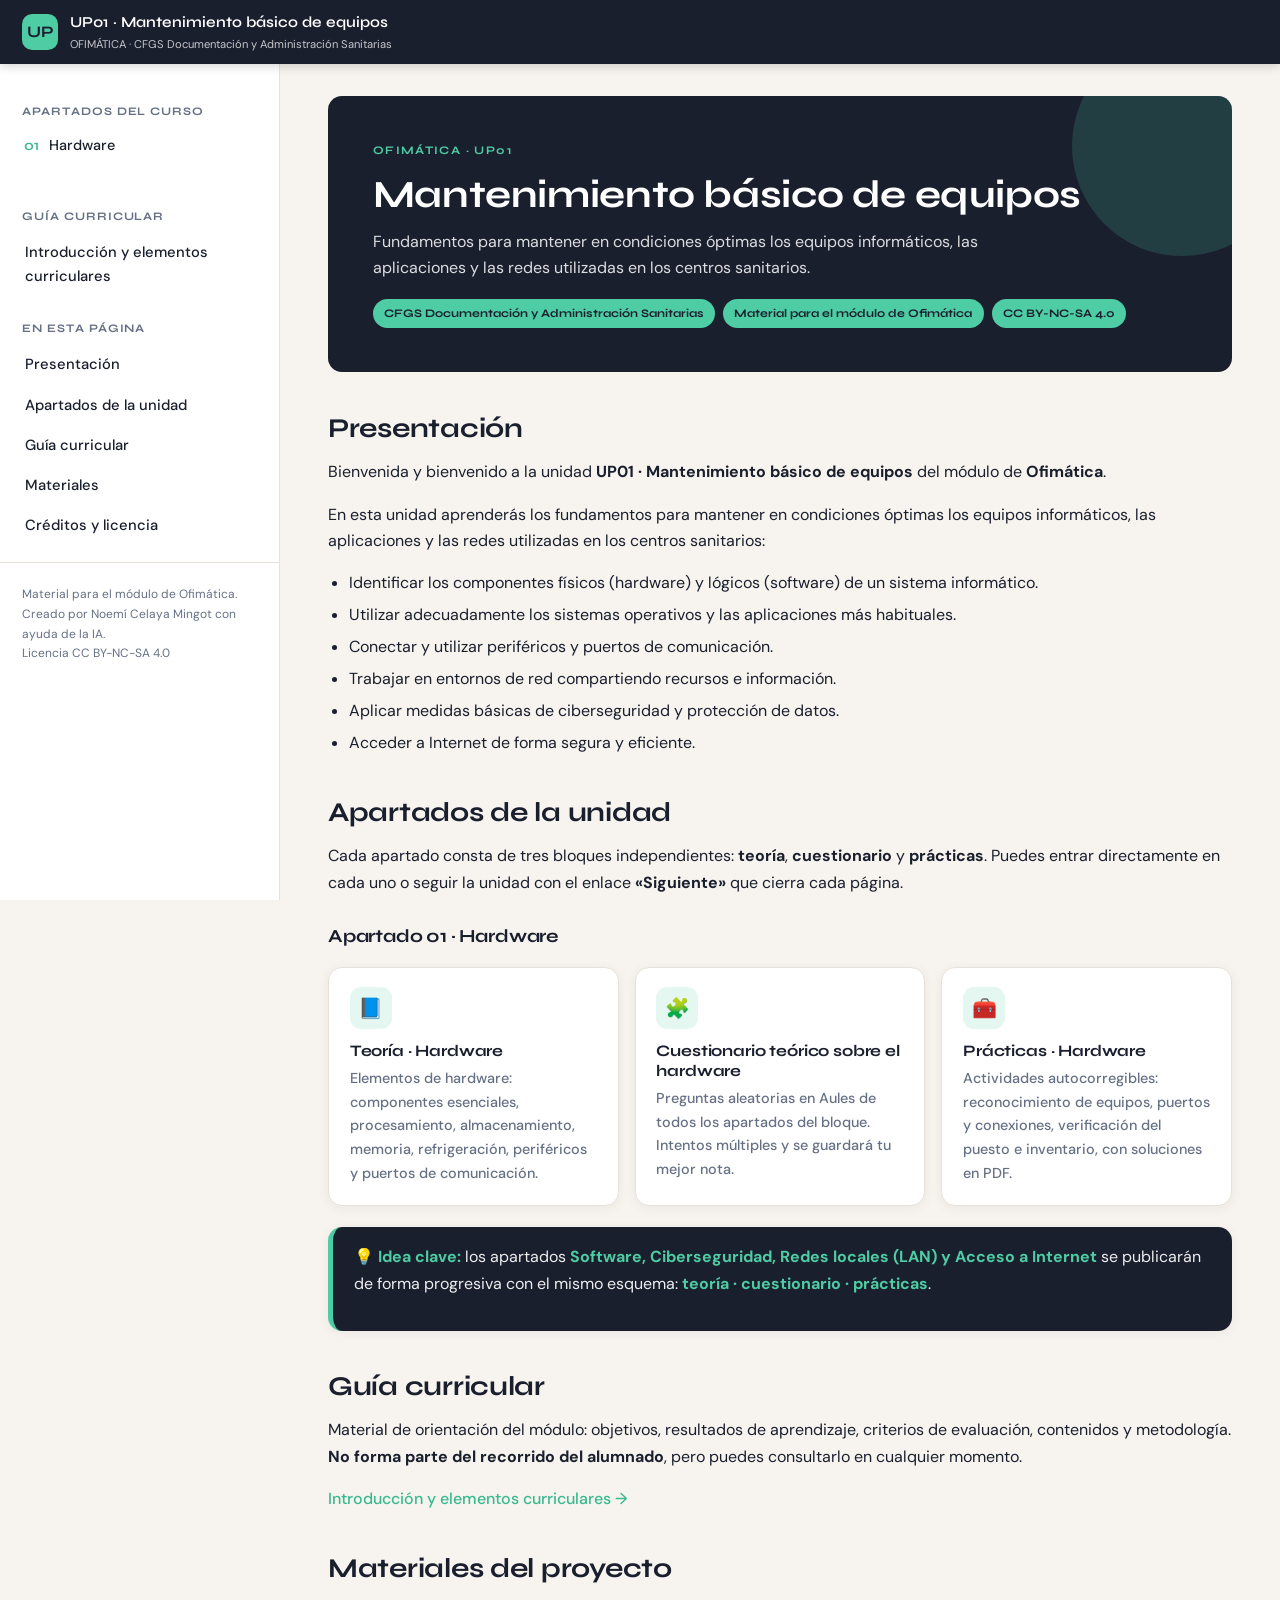
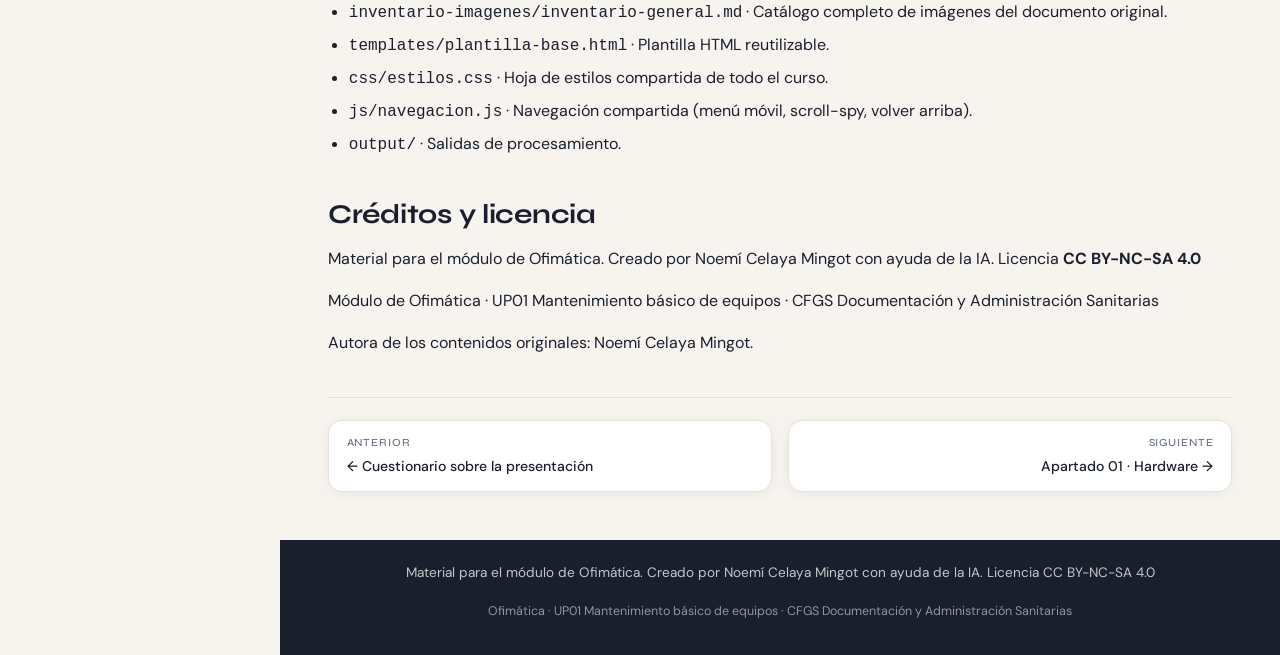
==== index.html @ d5090271 "Actualizar créditos/licencia (CC BY-NC-SA) y sidebar del apartado Hardware" ====
<!DOCTYPE html>
<html lang="es">
<head>
  <meta charset="UTF-8">
  <meta name="viewport" content="width=device-width, initial-scale=1.0">
  <meta name="description" content="OFIMÁTICA. UP01 Mantenimiento básico de equipos. CFGS Documentación y Administración Sanitarias. Creado por Noemí Celaya Mingot con ayuda de la IA.">
  <meta name="author" content="Noemí Celaya Mingot">
  <meta name="license" content="CC BY-NC-SA 4.0">
  <title>UP01 · Mantenimiento básico de equipos</title>

  <link rel="preconnect" href="https://fonts.googleapis.com">
  <link rel="preconnect" href="https://fonts.gstatic.com" crossorigin>
  <link href="https://fonts.googleapis.com/css2?family=Syne:wght@500;600;700;800&family=DM+Sans:ital,opsz,wght@0,9..40,300;0,9..40,400;0,9..40,500;0,9..40,600;0,9..40,700;1,9..40,400&display=swap" rel="stylesheet">

  <link rel="stylesheet" href="css/estilos.css">

  <link rel="icon" type="image/svg+xml" href="data:image/svg+xml,%3Csvg xmlns='http://www.w3.org/2000/svg' viewBox='0 0 32 32'%3E%3Crect width='32' height='32' rx='8' fill='%231A1F2E'/%3E%3Ctext x='16' y='21' font-family='Syne,sans-serif' font-size='14' font-weight='700' fill='%234ECCA3' text-anchor='middle'%3EUP%3C/text%3E%3C/svg%3E">
</head>
<body>

  <header class="header">
    <div class="header__brand">
      <button class="header__menu-btn" id="btnMenu" aria-label="Abrir menú" aria-expanded="false" aria-controls="sidebar">☰</button>
      <a href="index.html">
        <span class="header__logo">UP</span>
        <span class="header__title">
          UP01 · Mantenimiento básico de equipos
          <small>OFIMÁTICA · CFGS Documentación y Administración Sanitarias</small>
        </span>
      </a>
    </div>
  </header>

  <div class="layout">

    <aside class="sidebar" id="sidebar" aria-label="Menú de navegación">
      <nav>
        <div class="sidebar__section">
          <div class="sidebar__label">Apartados del curso</div>
          <ul class="sidebar__blocks">
            <li class="sidebar__block"><a href="01-hardware/index.html"><span>01</span> Hardware</a></li>
          </ul>
        </div>
        <div class="sidebar__section">
          <div class="sidebar__label">Guía curricular</div>
          <a class="sidebar__link" href="00-introduccion-elementos-curriculares/index.html">Introducción y elementos curriculares</a>
        </div>
        <div class="sidebar__section">
          <div class="sidebar__label">En esta página</div>
          <a class="sidebar__link" href="#presentacion">Presentación</a>
          <a class="sidebar__link" href="#apartados">Apartados de la unidad</a>
          <a class="sidebar__link" href="#guia-curricular">Guía curricular</a>
          <a class="sidebar__link" href="#materiales">Materiales</a>
          <a class="sidebar__link" href="#creditos">Créditos y licencia</a>
        </div>
      </nav>
      <div class="sidebar__footer">
        Material para el módulo de Ofimática.<br>
        Creado por Noemí Celaya Mingot con ayuda de la IA.<br>
        Licencia CC BY-NC-SA 4.0
      </div>
    </aside>

    <main class="main" id="main">

      <section class="hero">
        <div class="hero__kicker">Ofimática · UP01</div>
        <h1>Mantenimiento básico de equipos</h1>
        <p>Fundamentos para mantener en condiciones óptimas los equipos informáticos, las aplicaciones y las redes utilizadas en los centros sanitarios.</p>
        <div class="hero__badges">
          <span class="hero__badge">CFGS Documentación y Administración Sanitarias</span>
          <span class="hero__badge">Material para el módulo de Ofimática</span>
          <span class="hero__badge">CC BY-NC-SA 4.0</span>
        </div>
      </section>

      <section id="presentacion">
        <h2>Presentación</h2>
        <p>Bienvenida y bienvenido a la unidad <strong>UP01 · Mantenimiento básico de equipos</strong> del módulo de <strong>Ofimática</strong>.</p>
        <p>En esta unidad aprenderás los fundamentos para mantener en condiciones óptimas los equipos informáticos, las aplicaciones y las redes utilizadas en los centros sanitarios:</p>
        <ul>
          <li>Identificar los componentes físicos (hardware) y lógicos (software) de un sistema informático.</li>
          <li>Utilizar adecuadamente los sistemas operativos y las aplicaciones más habituales.</li>
          <li>Conectar y utilizar periféricos y puertos de comunicación.</li>
          <li>Trabajar en entornos de red compartiendo recursos e información.</li>
          <li>Aplicar medidas básicas de ciberseguridad y protección de datos.</li>
          <li>Acceder a Internet de forma segura y eficiente.</li>
        </ul>
      </section>

      <section id="apartados">
        <h2>Apartados de la unidad</h2>
        <p>Cada apartado consta de tres bloques independientes: <strong>teoría</strong>, <strong>cuestionario</strong> y <strong>prácticas</strong>. Puedes entrar directamente en cada uno o seguir la unidad con el enlace <strong>«Siguiente»</strong> que cierra cada página.</p>

        <h3>Apartado 01 · Hardware</h3>
        <div class="card-grid">
          <a class="card" href="01-hardware/index.html">
            <div class="card__icon">📘</div>
            <h3>Teoría · Hardware</h3>
            <p>Elementos de hardware: componentes esenciales, procesamiento, almacenamiento, memoria, refrigeración, periféricos y puertos de comunicación.</p>
          </a>
          <a class="card" href="https://aules.edu.gva.es/fp/mod/quiz/view.php?id=11291377" target="_blank" rel="noopener">
            <div class="card__icon">🧩</div>
            <h3>Cuestionario teórico sobre el hardware</h3>
            <p>Preguntas aleatorias en Aules de todos los apartados del bloque. Intentos múltiples y se guardará tu mejor nota.</p>
          </a>
          <a class="card" href="practico-hardware/index.html">
            <div class="card__icon">🧰</div>
            <h3>Prácticas · Hardware</h3>
            <p>Actividades autocorregibles: reconocimiento de equipos, puertos y conexiones, verificación del puesto e inventario, con soluciones en PDF.</p>
          </a>
        </div>

        <div class="callout callout--key">
          <p><strong>💡 Idea clave:</strong> los apartados <strong>Software, Ciberseguridad, Redes locales (LAN) y Acceso a Internet</strong> se publicarán de forma progresiva con el mismo esquema: <strong>teoría · cuestionario · prácticas</strong>.</p>
        </div>
      </section>

      <section id="guia-curricular">
        <h2>Guía curricular</h2>
        <p>Material de orientación del módulo: objetivos, resultados de aprendizaje, criterios de evaluación, contenidos y metodología. <strong>No forma parte del recorrido del alumnado</strong>, pero puedes consultarlo en cualquier momento.</p>
        <p><a href="00-introduccion-elementos-curriculares/index.html">Introducción y elementos curriculares →</a></p>
      </section>

      <section id="materiales">
        <h2>Materiales del proyecto</h2>
        <ul>
          <li><code>inventario-imagenes/inventario-general.md</code> · Catálogo completo de imágenes del documento original.</li>
          <li><code>templates/plantilla-base.html</code> · Plantilla HTML reutilizable.</li>
          <li><code>css/estilos.css</code> · Hoja de estilos compartida de todo el curso.</li>
          <li><code>js/navegacion.js</code> · Navegación compartida (menú móvil, scroll-spy, volver arriba).</li>
          <li><code>output/</code> · Salidas de procesamiento.</li>
        </ul>
      </section>

      <section id="creditos">
        <h2>Créditos y licencia</h2>
        <p>Material para el módulo de Ofimática. Creado por Noemí Celaya Mingot con ayuda de la IA. Licencia <strong>CC BY-NC-SA 4.0</strong></p>
        <p>Módulo de Ofimática · UP01 Mantenimiento básico de equipos · CFGS Documentación y Administración Sanitarias</p>
        <p>Autora de los contenidos originales: Noemí Celaya Mingot.</p>
      </section>

      <nav class="page-nav">
        <a class="page-nav__item" href="https://aules.edu.gva.es/fp/mod/quiz/view.php?id=11231945" target="_blank" rel="noopener">
          <small>Anterior</small>
          ← Cuestionario sobre la presentación
        </a>
        <a class="page-nav__item page-nav__item--next" href="01-hardware/index.html">
          <small>Siguiente</small>
          Apartado 01 · Hardware →
        </a>
      </nav>

    </main>

  </div>

  <footer class="footer">
    <p>Material para el módulo de Ofimática. Creado por Noemí Celaya Mingot con ayuda de la IA. Licencia CC BY-NC-SA 4.0</p>
    <p style="margin-top:0.3rem; font-size:0.78rem; opacity:0.7">
      Ofimática · UP01 Mantenimiento básico de equipos · CFGS Documentación y Administración Sanitarias
    </p>
  </footer>

  <button class="backtotop" id="btnTop" aria-label="Volver arriba">↑</button>

  <script src="js/navegacion.js"></script>
</body>
</html>
---- css/estilos.css ----
/* ============================================================
   Material para el módulo de Ofimática · Creado por Noemí Celaya Mingot con ayuda de la IA
   CSS compartido · CC BY-NC-SA 4.0
   Paleta: #1A1F2E · #4ECCA3 · #F7F4EF · #FFFFFF · #667085
   Tipografías: Syne · DM Sans (Google Fonts)
   ============================================================ */

:root {
  --ink: #1A1F2E;
  --accent: #4ECCA3;
  --accent-dark: #38b98f;
  --bg: #F7F4EF;
  --card: #FFFFFF;
  --muted: #667085;
  --border: #E7E2D9;
  --radius: 14px;
  --shadow: 0 2px 12px rgba(26, 31, 46, 0.06);
  --shadow-lg: 0 8px 30px rgba(26, 31, 46, 0.12);
  --header-h: 64px;
  --sidebar-w: 280px;
}

* { box-sizing: border-box; margin: 0; padding: 0; }

html { scroll-behavior: smooth; scroll-padding-top: calc(var(--header-h) + 16px); }

body {
  font-family: "DM Sans", system-ui, -apple-system, "Segoe UI", sans-serif;
  background: var(--bg);
  color: var(--ink);
  line-height: 1.65;
  font-size: 16px;
}

h1, h2, h3, h4, h5, h6 {
  font-family: "Syne", system-ui, sans-serif;
  color: var(--ink);
  line-height: 1.25;
  letter-spacing: -0.01em;
}

h1 { font-size: clamp(1.7rem, 3.5vw, 2.4rem); margin-bottom: 0.8rem; }
h2 { font-size: clamp(1.35rem, 2.5vw, 1.7rem); margin: 2.4rem 0 0.9rem; scroll-margin-top: calc(var(--header-h) + 24px); }
h3 { font-size: 1.15rem; margin: 1.8rem 0 0.6rem; }
h4 { font-size: 1rem; margin: 1.2rem 0 0.4rem; }

p { margin-bottom: 1rem; }
ul, ol { padding-left: 1.3rem; margin-bottom: 1rem; }
li { margin-bottom: 0.35rem; }

a { color: var(--accent-dark); text-decoration: none; font-weight: 500; }
a:hover { text-decoration: underline; }

strong { color: var(--ink); }

/* ---------- CABECERA FIJA ---------- */
.header {
  position: fixed;
  top: 0; left: 0; right: 0;
  height: var(--header-h);
  background: var(--ink);
  color: #fff;
  display: flex;
  align-items: center;
  justify-content: space-between;
  padding: 0 1.4rem;
  z-index: 1000;
  box-shadow: 0 2px 10px rgba(0,0,0,0.18);
}

.header__brand {
  display: flex;
  align-items: center;
  gap: 0.7rem;
  min-width: 0;
}

.header__brand a { color: #fff; text-decoration: none; display: flex; align-items: center; gap: 0.7rem; }

.header__logo {
  width: 36px; height: 36px;
  border-radius: 10px;
  background: var(--accent);
  display: inline-flex;
  align-items: center;
  justify-content: center;
  font-family: "Syne", sans-serif;
  font-weight: 700;
  color: var(--ink);
  flex-shrink: 0;
}

.header__title {
  font-family: "Syne", sans-serif;
  font-weight: 600;
  font-size: 0.95rem;
  white-space: nowrap;
  overflow: hidden;
  text-overflow: ellipsis;
}

.header__title small { display: block; font-family: "DM Sans", sans-serif; font-weight: 400; font-size: 0.7rem; opacity: 0.75; }

.header__menu-btn {
  display: none;
  background: none;
  border: 1px solid rgba(255,255,255,0.35);
  color: #fff;
  width: 42px; height: 38px;
  border-radius: 9px;
  font-size: 1.1rem;
  cursor: pointer;
  flex-shrink: 0;
}

/* ---------- LAYOUT ---------- */
.layout {
  display: flex;
  margin-top: var(--header-h);
  min-height: calc(100vh - var(--header-h));
}

/* ---------- MENÚ LATERAL FIJO ---------- */
.sidebar {
  position: fixed;
  top: var(--header-h);
  bottom: 0;
  left: 0;
  width: var(--sidebar-w);
  background: #fff;
  border-right: 1px solid var(--border);
  overflow-y: auto;
  padding: 1.2rem 0 2rem;
  z-index: 900;
  transition: transform 0.25s ease;
}

.sidebar__section { margin-bottom: 0.2rem; }

.sidebar__label {
  font-family: "Syne", sans-serif;
  font-size: 0.72rem;
  font-weight: 700;
  letter-spacing: 0.08em;
  text-transform: uppercase;
  color: var(--muted);
  padding: 1.2rem 1.4rem 0.4rem;
}

.sidebar__link {
  display: block;
  padding: 0.5rem 1.4rem;
  font-size: 0.92rem;
  color: var(--ink);
  border-left: 3px solid transparent;
  transition: background 0.15s ease, border-color 0.15s ease;
}

.sidebar__link:hover { background: var(--bg); text-decoration: none; border-left-color: var(--accent); }

.sidebar__link.is-active {
  background: rgba(78, 204, 163, 0.12);
  border-left-color: var(--accent);
  font-weight: 600;
}

.sidebar__blocks {
  list-style: none;
  padding: 0;
  margin-bottom: 1.4rem;
}

.sidebar__block { padding: 0 1.4rem; margin-bottom: 0.2rem; }

.sidebar__block a {
  display: block;
  padding: 0.42rem 0.1rem;
  font-size: 0.9rem;
  color: var(--ink);
}

.sidebar__block a span { color: var(--accent-dark); font-family: "Syne", sans-serif; font-weight: 600; margin-right: 0.4rem; }

.sidebar__block a:hover { color: var(--accent-dark); text-decoration: none; }

.sidebar__footer {
  padding: 1.4rem;
  font-size: 0.75rem;
  color: var(--muted);
  border-top: 1px solid var(--border);
  margin-top: 1rem;
}

/* ---------- CONTENIDO PRINCIPAL ---------- */
.main {
  flex: 1;
  margin-left: var(--sidebar-w);
  padding: 2rem clamp(1.2rem, 4vw, 3rem) 3rem;
  max-width: 1100px;
}

/* ---------- PORTADA / HERO ---------- */
.hero {
  background: var(--ink);
  color: #fff;
  border-radius: var(--radius);
  padding: clamp(1.6rem, 4vw, 2.8rem);
  margin-bottom: 2rem;
  position: relative;
  overflow: hidden;
}

.hero::after {
  content: "";
  position: absolute;
  right: -60px; top: -60px;
  width: 220px; height: 220px;
  background: var(--accent);
  opacity: 0.18;
  border-radius: 50%;
}

.hero__kicker {
  font-family: "Syne", sans-serif;
  text-transform: uppercase;
  letter-spacing: 0.12em;
  font-size: 0.72rem;
  font-weight: 700;
  color: var(--accent);
  margin-bottom: 0.7rem;
}

.hero h1 { color: #fff; margin-bottom: 0.6rem; }

.hero p { color: rgba(255,255,255,0.85); max-width: 62ch; margin-bottom: 0.4rem; }

.hero__badges { display: flex; flex-wrap: wrap; gap: 0.5rem; margin-top: 1.1rem; position: relative; z-index: 1; }

.hero__badge {
  background: var(--accent);
  color: var(--ink);
  font-family: "Syne", sans-serif;
  font-size: 0.72rem;
  font-weight: 700;
  padding: 0.3rem 0.7rem;
  border-radius: 99px;
}

/* ---------- TARJETAS ---------- */
.card-grid {
  display: grid;
  grid-template-columns: repeat(auto-fit, minmax(230px, 1fr));
  gap: 1rem;
  margin: 1.2rem 0;
}

.card {
  background: var(--card);
  border-radius: var(--radius);
  padding: 1.2rem 1.3rem;
  box-shadow: var(--shadow);
  border: 1px solid var(--border);
  transition: transform 0.15s ease, box-shadow 0.15s ease;
}

.card:hover { transform: translateY(-2px); box-shadow: var(--shadow-lg); }

.card__icon {
  width: 42px; height: 42px;
  border-radius: 11px;
  background: rgba(78, 204, 163, 0.15);
  display: inline-flex;
  align-items: center;
  justify-content: center;
  font-size: 1.25rem;
  margin-bottom: 0.7rem;
}

.card h3 { font-size: 1rem; margin: 0 0 0.4rem; }
.card p { font-size: 0.9rem; color: var(--muted); margin: 0; }

a.card { color: var(--ink); text-decoration: none; }
a.card:hover { text-decoration: none; color: var(--ink); }

/* ---------- CALL-OUTS ---------- */
.callout {
  border-radius: var(--radius);
  padding: 1.1rem 1.3rem;
  margin: 1.3rem 0;
  border-left: 5px solid var(--accent);
  background: #fff;
  box-shadow: var(--shadow);
}

.callout--key {
  background: var(--ink);
  color: #fff;
  border-left-color: var(--accent);
}

.callout--key strong { color: var(--accent); }
.callout--key p { color: rgba(255,255,255,0.92); }

.callout--health {
  border-left-color: #7aa8ff;
  background: #f4f8ff;
}

.callout--health::before {
  content: "Aplicación en entornos sanitarios";
  display: block;
  font-family: "Syne", sans-serif;
  font-size: 0.72rem;
  font-weight: 700;
  text-transform: uppercase;
  letter-spacing: 0.08em;
  color: #3d6bd8;
  margin-bottom: 0.4rem;
}

.callout--health p { margin-bottom: 0.3rem; color: var(--ink); }

.callout--example {
  border-left-color: #f9a826;
  background: #fffaf0;
}

.callout--example::before {
  content: "Ejemplo práctico";
  display: block;
  font-family: "Syne", sans-serif;
  font-size: 0.72rem;
  font-weight: 700;
  text-transform: uppercase;
  letter-spacing: 0.08em;
  color: #d08a12;
  margin-bottom: 0.4rem;
}

.callout--example p { margin-bottom: 0.3rem; color: var(--ink); }

.callout--summary {
  border-left-color: var(--muted);
  background: #f6f6f8;
}

.callout--summary::before {
  content: "Resumen";
  display: block;
  font-family: "Syne", sans-serif;
  font-size: 0.72rem;
  font-weight: 700;
  text-transform: uppercase;
  letter-spacing: 0.08em;
  color: var(--muted);
  margin-bottom: 0.4rem;
}

.callout--summary p { margin-bottom: 0.3rem; color: var(--ink); }

.callout--reflect {
  border-left-color: #b07ae8;
  background: #faf5ff;
}

.callout--reflect::before {
  content: "Pregunta para reflexionar";
  display: block;
  font-family: "Syne", sans-serif;
  font-size: 0.72rem;
  font-weight: 700;
  text-transform: uppercase;
  letter-spacing: 0.08em;
  color: #8843c9;
  margin-bottom: 0.4rem;
}

/* ---------- TABLAS ---------- */
.table-wrap { overflow-x: auto; margin: 1.2rem 0; border-radius: var(--radius); box-shadow: var(--shadow); }

table {
  width: 100%;
  border-collapse: collapse;
  background: #fff;
  font-size: 0.92rem;
}

th {
  background: var(--ink);
  color: #fff;
  font-family: "Syne", sans-serif;
  font-weight: 600;
  text-align: left;
  padding: 0.75rem 1rem;
  font-size: 0.85rem;
}

td {
  padding: 0.7rem 1rem;
  border-bottom: 1px solid var(--border);
  vertical-align: top;
}

tr:nth-child(even) td { background: #faf9f6; }

/* ---------- FIGURAS E IMÁGENES ---------- */
figure { margin: 1.6rem auto; }
figure img { max-width: 100%; height: auto; border-radius: var(--radius); box-shadow: var(--shadow); }
figcaption { font-size: 0.8rem; color: var(--muted); margin-top: 0.5rem; text-align: center; }

.image-figure {
  max-width: 920px;
}
.image-figure--wide { max-width: 100%; }
.image-figure--centered { max-width: 640px; }
.image-figure img {
  width: 100%;
  display: block;
  border-radius: var(--radius);
  box-shadow: var(--shadow-lg);
}
.image-figure figcaption {
  font-size: 0.82rem;
  color: var(--muted);
  margin-top: 0.6rem;
  text-align: center;
}

.image-grid {
  display: grid;
  grid-template-columns: repeat(auto-fit, minmax(190px, 1fr));
  gap: 1rem;
  margin: 1.5rem 0;
}

.image-grid--2 { grid-template-columns: repeat(auto-fit, minmax(250px, 1fr)); }

.image-card {
  background: var(--card);
  border: 1px solid var(--border);
  border-radius: var(--radius);
  box-shadow: var(--shadow);
  overflow: hidden;
  transition: transform 0.15s ease, box-shadow 0.15s ease;
}

.image-card:hover { transform: translateY(-2px); box-shadow: var(--shadow-lg); }

.image-card img {
  width: 100%;
  height: 180px;
  object-fit: cover;
  display: block;
  background: #fff;
}

.image-card figcaption {
  padding: 0.7rem 0.9rem;
  font-size: 0.82rem;
  font-weight: 600;
  color: var(--ink);
  text-align: center;
  margin: 0;
}

/* ---------- TOC (navegación interna) ---------- */
.toc {
  background: #fff;
  border: 1px solid var(--border);
  border-radius: var(--radius);
  padding: 1.2rem 1.4rem;
  margin: 1.5rem 0;
  box-shadow: var(--shadow);
}

.toc__title {
  font-family: "Syne", sans-serif;
  font-size: 0.78rem;
  font-weight: 700;
  text-transform: uppercase;
  letter-spacing: 0.08em;
  color: var(--muted);
  margin-bottom: 0.8rem;
}

.toc ol { list-style: none; padding-left: 0; counter-reset: toc; margin: 0; }

.toc li { counter-increment: toc; margin-bottom: 0.3rem; }

.toc li a {
  display: flex;
  align-items: baseline;
  gap: 0.6rem;
  color: var(--ink);
  font-size: 0.92rem;
  padding: 0.25rem 0;
}

.toc li a::before {
  content: counter(toc, decimal-leading-zero);
  font-family: "Syne", sans-serif;
  font-size: 0.72rem;
  font-weight: 700;
  color: var(--accent-dark);
}

.toc li a:hover { color: var(--accent-dark); text-decoration: none; }

/* ---------- BADGES DE CRITERIOS ---------- */
.ce-list { list-style: none; padding: 0; margin: 1rem 0; }

.ce-list li {
  background: #fff;
  border: 1px solid var(--border);
  border-left: 4px solid var(--accent);
  border-radius: 10px;
  padding: 0.7rem 1rem;
  margin-bottom: 0.5rem;
  font-size: 0.92rem;
  display: flex;
  gap: 0.7rem;
  align-items: flex-start;
}

.ce-list li .ce-letter {
  font-family: "Syne", sans-serif;
  font-weight: 700;
  color: var(--accent-dark);
  background: rgba(78,204,163,0.12);
  border-radius: 8px;
  flex-shrink: 0;
  width: 26px; height: 26px;
  display: inline-flex;
  align-items: center;
  justify-content: center;
  font-size: 0.78rem;
}

/* ---------- PROGRESS / TIMELINE ---------- */
.timeline { list-style: none; padding: 0; margin: 1.2rem 0; }

.timeline li {
  position: relative;
  padding: 0 0 1.2rem 2rem;
  border-left: 2px solid var(--border);
  margin-left: 0.5rem;
}

.timeline li:last-child { border-left-color: transparent; }

.timeline li::before {
  content: "";
  position: absolute;
  left: -7px; top: 4px;
  width: 12px; height: 12px;
  border-radius: 50%;
  background: var(--accent);
  border: 2px solid #fff;
  box-shadow: 0 0 0 2px var(--accent);
}

.timeline strong { display: block; font-family: "Syne", sans-serif; font-size: 0.95rem; }
.timeline p { margin: 0.2rem 0 0; font-size: 0.9rem; color: var(--muted); }

/* ---------- STEP CARDS ---------- */
.steps { display: grid; gap: 1rem; margin: 1.2rem 0; counter-reset: step; }

.step {
  background: #fff;
  border: 1px solid var(--border);
  border-radius: var(--radius);
  padding: 1.1rem 1.3rem;
  box-shadow: var(--shadow);
  display: flex;
  gap: 1rem;
  counter-increment: step;
}

.step__num {
  font-family: "Syne", sans-serif;
  font-weight: 700;
  color: var(--accent-dark);
  background: rgba(78,204,163,0.12);
  border-radius: 10px;
  min-width: 38px; height: 38px;
  display: inline-flex;
  align-items: center;
  justify-content: center;
  font-size: 1.05rem;
  flex-shrink: 0;
}

.step h3, .step h4 { margin-top: 0; }
.step p { margin-bottom: 0; font-size: 0.92rem; }

/* ---------- NAVEGACIÓN PAGINADA ---------- */
.page-nav {
  display: flex;
  justify-content: space-between;
  gap: 1rem;
  margin-top: 2.5rem;
  padding-top: 1.4rem;
  border-top: 1px solid var(--border);
}

.page-nav__item {
  background: #fff;
  border: 1px solid var(--border);
  border-radius: var(--radius);
  padding: 0.8rem 1.1rem;
  box-shadow: var(--shadow);
  font-size: 0.88rem;
  color: var(--ink);
  transition: transform 0.15s ease, box-shadow 0.15s ease;
  flex: 1;
}

.page-nav__item:hover { text-decoration: none; transform: translateY(-2px); box-shadow: var(--shadow-lg); }

.page-nav__item small { display: block; font-family: "Syne", sans-serif; font-size: 0.68rem; text-transform: uppercase; letter-spacing: 0.08em; color: var(--muted); margin-bottom: 0.2rem; }

.page-nav__item--next { text-align: right; }

/* ---------- FOOTER ---------- */
.footer {
  background: var(--ink);
  color: rgba(255,255,255,0.75);
  text-align: center;
  padding: 1.4rem 1rem;
  font-size: 0.85rem;
  margin-left: var(--sidebar-w);
}

.footer a { color: var(--accent); }

/* ---------- RESPONSIVE ---------- */
@media (max-width: 900px) {
  .header__menu-btn { display: inline-flex; align-items: center; justify-content: center; }

  .sidebar {
    transform: translateX(-100%);
    box-shadow: var(--shadow-lg);
  }

  .sidebar.is-open { transform: translateX(0); }

  .main { margin-left: 0; padding: 1.4rem 1rem 2.5rem; }
  .footer { margin-left: 0; }

  .card-grid { grid-template-columns: 1fr; }
  .image-grid { grid-template-columns: repeat(auto-fit, minmax(150px, 1fr)); }
}

@media (min-width: 901px) {
  .sidebar { transform: translateX(0); }
}

@media (max-width: 480px) {
  .header__title { font-size: 0.8rem; }
  .page-nav { flex-direction: column; }
  .page-nav__item--next { text-align: left; }
}

/* ---------- BACK TO TOP ---------- */
.backtotop {
  position: fixed;
  right: 1.2rem;
  bottom: 1.2rem;
  width: 44px; height: 44px;
  border-radius: 12px;
  background: var(--ink);
  color: var(--accent);
  border: none;
  font-size: 1.1rem;
  cursor: pointer;
  box-shadow: var(--shadow-lg);
  z-index: 1100;
  display: none;
  align-items: center;
  justify-content: center;
}

.backtotop.is-visible { display: inline-flex; }

/* ---------- ACTIVIDADES INTERACTIVAS ---------- */
.practica { margin: 1.6rem 0; }
.practica__intro { font-size: 0.92rem; color: var(--muted); margin-bottom: 0.4rem; }

.btn {
  display: inline-flex; align-items: center; gap: 0.45rem;
  border: 1px solid var(--border); background: #fff; color: var(--ink);
  font: 500 0.88rem "DM Sans", sans-serif;
  padding: 0.55rem 1rem; border-radius: 10px; cursor: pointer;
  transition: transform 0.12s ease, box-shadow 0.12s ease, background 0.12s ease;
}
.btn:hover { transform: translateY(-1px); box-shadow: var(--shadow); }
.btn--primary { background: var(--accent); color: var(--ink); border-color: transparent; font-weight: 600; }
.btn--primary:hover { background: var(--accent-dark); }
.btn--ghost { background: transparent; }
.btn[disabled] { opacity: 0.5; cursor: not-allowed; transform: none; box-shadow: none; }

.feedback {
  margin: 1rem 0; padding: 0.8rem 1rem; border-radius: 10px; font-size: 0.92rem;
  border-left: 4px solid var(--muted); background: #f6f6f8;
}
.feedback--ok { border-left-color: var(--accent-dark); background: #effaf5; }
.feedback--bad { border-left-color: #e05d5d; background: #fdf1f1; }
.feedback p { margin: 0; }

.progreso { height: 10px; border-radius: 99px; background: var(--border); overflow: hidden; margin: 0.8rem 0 0.2rem; }
.progreso__relleno { height: 100%; width: 0; background: var(--accent); border-radius: 99px; transition: width 0.3s ease; }

/* Baraja de reconocimiento */
.baraja { display: grid; grid-template-columns: repeat(auto-fill, minmax(165px, 1fr)); gap: 1rem; margin: 1.2rem 0; }
.baraja__card { display: block; width: 100%; border: 0; background: none; padding: 0; perspective: 1000px; height: 235px; cursor: pointer; }
.baraja__inner {
  display: block; position: relative; width: 100%; height: 100%;
  transform-style: preserve-3d; transition: transform 0.45s ease;
}
.baraja__card.is-flipped .baraja__inner { transform: rotateY(180deg); }
.baraja__cara {
  position: absolute; inset: 0; backface-visibility: hidden; -webkit-backface-visibility: hidden;
  border-radius: var(--radius); border: 1px solid var(--border); background: #fff;
  box-shadow: var(--shadow); display: flex; flex-direction: column; overflow: hidden;
}
.baraja__cara img { width: 100%; height: 145px; object-fit: contain; padding: 0.6rem; background: #fff; display: block; margin: 0; box-shadow: none; }
.baraja__cara--tras { transform: rotateY(180deg); background: var(--ink); border-color: var(--ink); padding: 0.9rem; color: #fff; justify-content: center; text-align: center; }
.baraja__tras-tipo {
  align-self: center; font-family: "Syne", sans-serif; font-size: 0.68rem; font-weight: 700;
  text-transform: uppercase; letter-spacing: 0.08em; color: var(--accent);
  border: 1px solid rgba(255,255,255,0.25); padding: 0.2rem 0.6rem; border-radius: 99px; margin-bottom: 0.6rem;
}
.baraja__tras-nombre { font-family: "Syne", sans-serif; font-weight: 700; font-size: 0.95rem; margin-bottom: 0.5rem; }
.baraja__tras-funcion { font-size: 0.8rem; line-height: 1.45; color: rgba(255,255,255,0.85); }

/* Emparejado */
.match { display: grid; grid-template-columns: 1fr 1fr; gap: 1.2rem; margin: 1.2rem 0; }
.match__col { display: flex; flex-direction: column; gap: 0.5rem; }
.match__title { font-family: "Syne", sans-serif; font-size: 0.72rem; font-weight: 700; text-transform: uppercase; letter-spacing: 0.08em; color: var(--muted); margin-bottom: 0.2rem; }
.match__item {
  text-align: left; border: 1px solid var(--border); background: #fff; border-radius: 10px;
  padding: 0.6rem 0.8rem; font: 500 0.88rem "DM Sans", sans-serif; color: var(--ink); cursor: pointer;
  transition: border-color 0.12s ease, background 0.12s ease, transform 0.12s ease;
  display: flex; align-items: center; gap: 0.6rem;
}
.match__item img { width: 52px; height: 34px; object-fit: contain; margin: 0; box-shadow: none; border-radius: 6px; background: #fff; border: 1px solid var(--border); }
.match__item:hover { border-color: var(--accent); transform: translateY(-1px); }
.match__item.is-pending { border-color: var(--accent); background: rgba(78,204,163,0.12); }
.match__item.is-ok { border-color: var(--accent-dark); background: #effaf5; cursor: default; }
.match__item.is-bad { border-color: #e05d5d; background: #fdf1f1; }
.match__item[disabled] { opacity: 0.95; }

/* Autoevaluación */
.test { list-style: none; padding: 0; margin: 1.2rem 0; display: flex; flex-direction: column; gap: 1.1rem; }
.test__q { background: #fff; border: 1px solid var(--border); border-radius: var(--radius); padding: 1.1rem 1.2rem; box-shadow: var(--shadow); }
.test__prompt { font-weight: 600; margin-bottom: 0.7rem; display: flex; align-items: center; gap: 0.8rem; }
.test__prompt img { width: 84px; height: 56px; object-fit: contain; border-radius: 8px; border: 1px solid var(--border); background: #fff; margin: 0; box-shadow: none; }
.test__opciones { display: grid; grid-template-columns: 1fr 1fr; gap: 0.5rem; }
.test__op {
  text-align: left; border: 1px solid var(--border); background: #faf9f6; border-radius: 9px;
  padding: 0.55rem 0.75rem; font: 500 0.88rem "DM Sans", sans-serif; color: var(--ink); cursor: pointer;
}
.test__op:hover { border-color: var(--accent); }
.test__op.is-selected { border-color: var(--accent); background: rgba(78,204,163,0.14); }
.test__op.is-correct, .test__op.is-revelado { border-color: var(--accent-dark); background: #effaf5; }
.test__op.is-wrong { border-color: #e05d5d; background: #fdf1f1; }

/* Escenarios de conexión */
.escenario { background: #fff; border: 1px solid var(--border); border-radius: var(--radius); padding: 1rem 1.2rem; margin-bottom: 0.9rem; box-shadow: var(--shadow); }
.escenario p { margin-bottom: 0.7rem; font-weight: 500; }
.escenario__opciones { display: flex; flex-wrap: wrap; gap: 0.5rem; margin-bottom: 0.7rem; }
.escenario__opt {
  display: inline-flex; align-items: center; gap: 0.4rem; border: 1px solid var(--border);
  background: #faf9f6; border-radius: 99px; padding: 0.4rem 0.8rem; cursor: pointer; font-size: 0.85rem;
  transition: border-color 0.12s ease, background 0.12s ease;
}
.escenario__opt input { accent-color: var(--accent-dark); margin: 0; }
.escenario__opt.is-sel { border-color: var(--accent); background: rgba(78,204,163,0.14); }
.escenario__mensaje { font-size: 0.88rem; min-height: 1.3em; }
.escenario__mensaje.ok { color: var(--accent-dark); font-weight: 600; }
.escenario__mensaje.bad { color: #c94444; font-weight: 600; }

/* Checklist */
.checklist { list-style: none; padding: 0; margin: 1.2rem 0 0.6rem; display: flex; flex-direction: column; gap: 0.5rem; }
.checklist__fila {
  display: flex; align-items: flex-start; gap: 0.7rem; background: #fff; border: 1px solid var(--border);
  border-left: 4px solid var(--border); border-radius: 10px; padding: 0.7rem 0.9rem; cursor: pointer; font-size: 0.9rem;
  transition: border-color 0.15s ease, background 0.15s ease;
}
.checklist__fila.is-hecho { border-left-color: var(--accent-dark); background: #effaf5; }
.checklist__fila input { margin-top: 0.3rem; accent-color: var(--accent-dark); }
.checklist__fila .num {
  font-family: "Syne", sans-serif; font-weight: 700; color: var(--accent-dark); background: rgba(78,204,163,0.12);
  border-radius: 8px; width: 24px; height: 24px; display: inline-flex; align-items: center; justify-content: center; font-size: 0.78rem; flex-shrink: 0;
}
.checklist__item { display: flex; flex-direction: column; gap: 0.15rem; }
.checklist__ayuda { margin-left: 2.3rem; }
.checklist__ayuda summary {
  display: inline-flex; align-items: center; gap: 0.35rem; cursor: pointer; font-size: 0.8rem; font-weight: 600;
  color: var(--accent-dark); background: none; border: 0; padding: 0.1rem 0; list-style: none;
}
.checklist__ayuda summary::-webkit-details-marker { display: none; }
.checklist__ayuda summary::after { content: " +"; color: var(--muted); }
.checklist__ayuda[open] summary::after { content: " –"; }
.checklist__ayuda p {
  margin: 0.35rem 0 0.4rem; font-size: 0.85rem; line-height: 1.5; color: var(--muted);
  background: #fff; border: 1px dashed var(--border); border-radius: 10px; padding: 0.6rem 0.85rem;
}

/* Ordenar pasos */
.orden { display: grid; grid-template-columns: 1fr 1fr; gap: 1.2rem; margin: 1.2rem 0; }
.orden__pila { display: flex; flex-direction: column; gap: 0.5rem; }
.orden__ficha {
  text-align: left; border: 1px solid var(--border); background: #fff; border-radius: 10px; padding: 0.65rem 0.85rem;
  font: 500 0.88rem "DM Sans", sans-serif; color: var(--ink); cursor: pointer; transition: border-color 0.12s ease, background 0.12s ease;
}
.orden__ficha:hover { border-color: var(--accent); }
.orden__ficha[disabled] { opacity: 0.55; cursor: default; }
.orden__ficha.is-bad { border-color: #e05d5d; background: #fdf1f1; }
.orden__secuencia { list-style: none; padding: 0; margin: 0; display: flex; flex-direction: column; gap: 0.4rem; }
.orden__secuencia li { border: 1px dashed var(--border); border-radius: 10px; padding: 0.7rem 0.85rem; font-size: 0.88rem; background: #faf9f6; min-height: 1.6em; }
.orden__secuencia li.esta-ok { border-style: solid; border-color: var(--accent-dark); background: #effaf5; }
.orden__secuencia li.esta-bad { border-color: #e05d5d; background: #fdf1f1; }

/* Inventario */
.inventario__grupo { margin-bottom: 1rem; }
.inventario__grupo h4 { font-family: "Syne", sans-serif; font-size: 0.95rem; margin-bottom: 0.5rem; color: var(--accent-dark); }
.inventario__fila { display: flex; align-items: center; gap: 0.6rem; background: #fff; border: 1px solid var(--border); border-radius: 9px; padding: 0.45rem 0.75rem; font-size: 0.88rem; margin-bottom: 0.35rem; cursor: pointer; }
.inventario__fila input { accent-color: var(--accent-dark); margin: 0; }
.inventario__campos { display: flex; flex-wrap: wrap; gap: 0.8rem; margin: 1rem 0; }
.inventario__campos label { font-size: 0.85rem; color: var(--muted); display: flex; flex-direction: column; gap: 0.2rem; }
.inventario__campos input { border: 1px solid var(--border); border-radius: 8px; padding: 0.45rem 0.7rem; font: 400 0.9rem "DM Sans", sans-serif; min-width: 220px; background: #fff; color: var(--ink); }
.inventario-resultado { margin-top: 1.2rem; }

/* Panel de soluciones (reconocimiento) */
.soluciones-panel { margin: 1.8rem 0; border: 2px solid var(--accent); border-radius: var(--radius); background: #fff; box-shadow: var(--shadow-lg); }
.soluciones-panel__cab { background: var(--ink); color: #fff; padding: 1rem 1.3rem; border-radius: var(--radius) var(--radius) 0 0; display: flex; flex-wrap: wrap; align-items: center; gap: 0.8rem; justify-content: space-between; }
.soluciones-panel__cab h3 { margin: 0; font-size: 1.05rem; }
.soluciones-panel__cuerpo { padding: 1.2rem 1.3rem; }
.tabla-soluciones img { width: 46px; height: 38px; object-fit: contain; background: #fff; border: 1px solid var(--border); border-radius: 6px; margin: 0; box-shadow: none; }
.tabla-soluciones td { font-size: 0.85rem; }

/* ---------- PROTECCIÓN LIGERA CONTRA COPIA ---------- */
body {
  -webkit-user-select: none;
  -moz-user-select: none;
  -ms-user-select: none;
  user-select: none;
}
input, textarea, select {
  -webkit-user-select: text;
  -moz-user-select: text;
  -ms-user-select: text;
  user-select: text;
}

/* ---------- IMPRESIÓN ---------- */
@media print {
  .sidebar, .header, .backtotop, .page-nav { display: none !important; }
  .main { margin-left: 0; }
  .footer { margin-left: 0; }
  body { background: #fff; }
  .btn, .progreso { display: none !important; }
}

@media (max-width: 700px) {
  .match, .orden, .test__opciones { grid-template-columns: 1fr; }
}
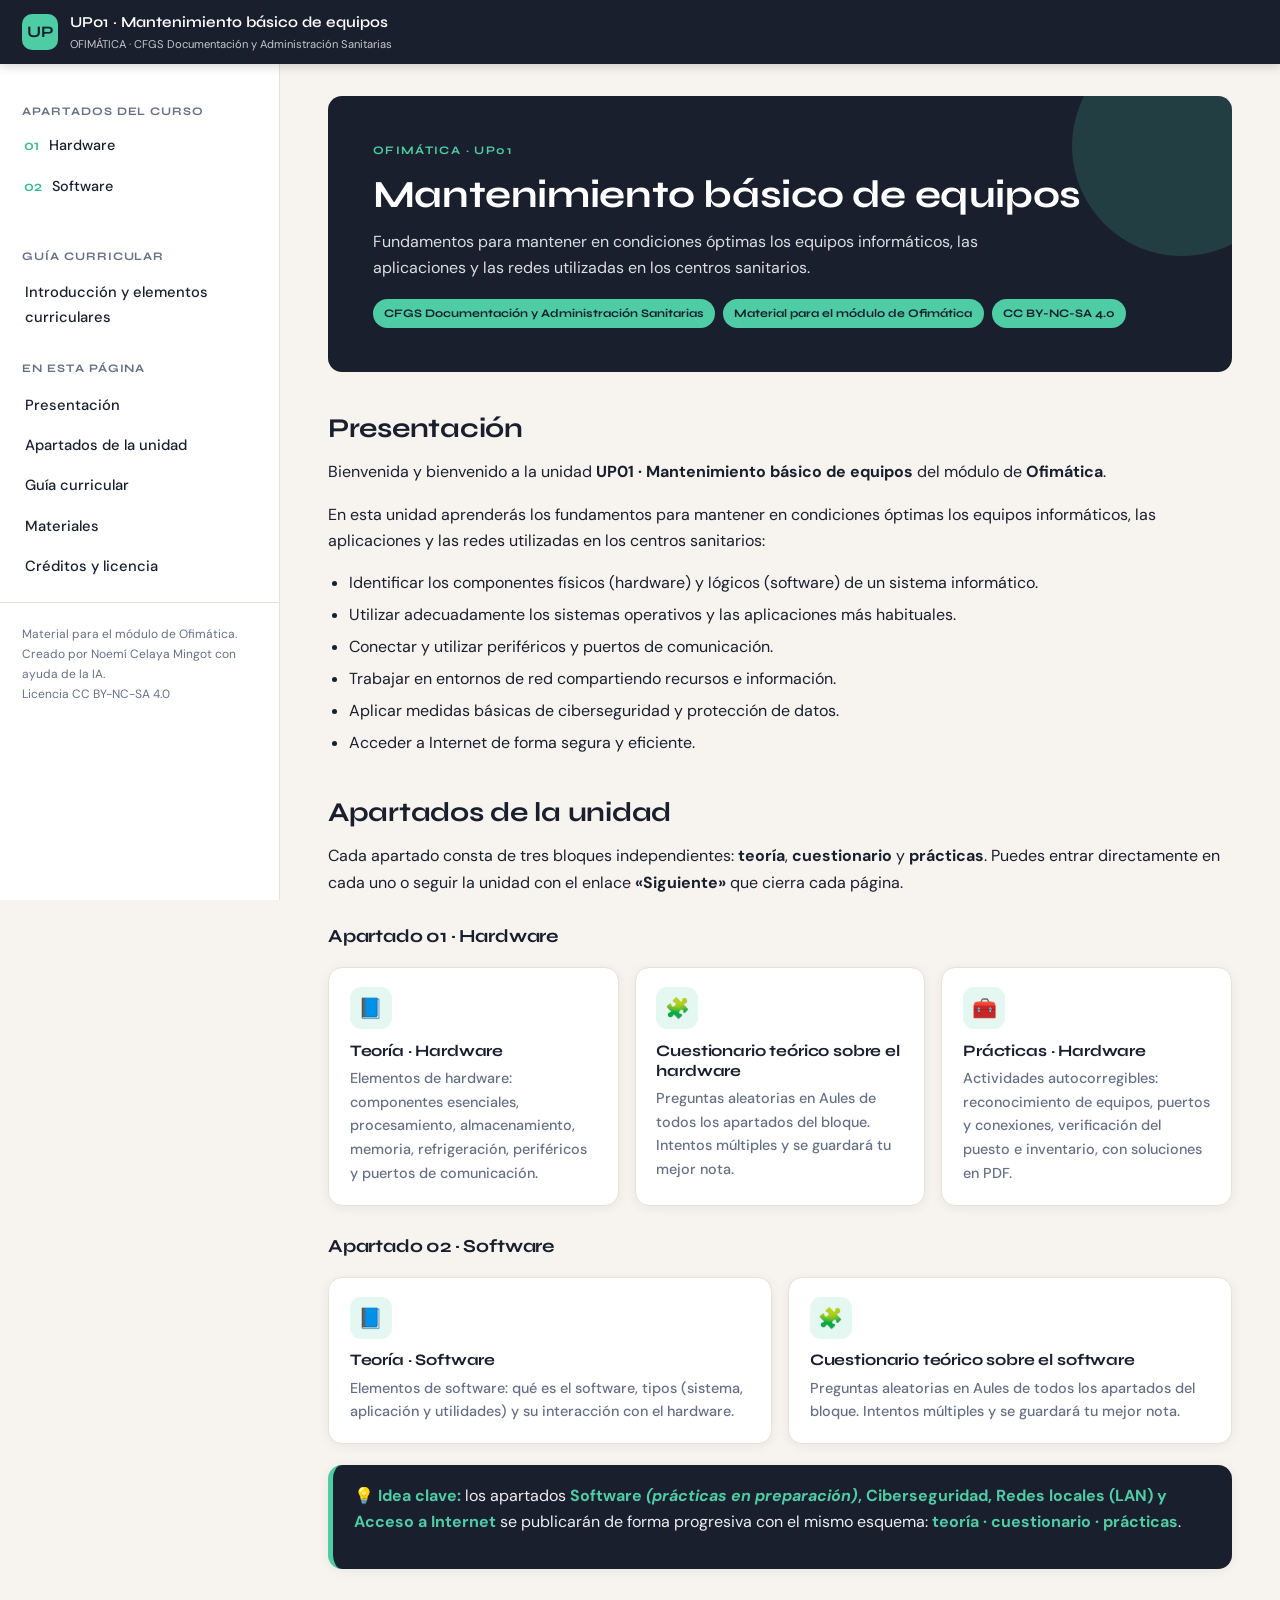
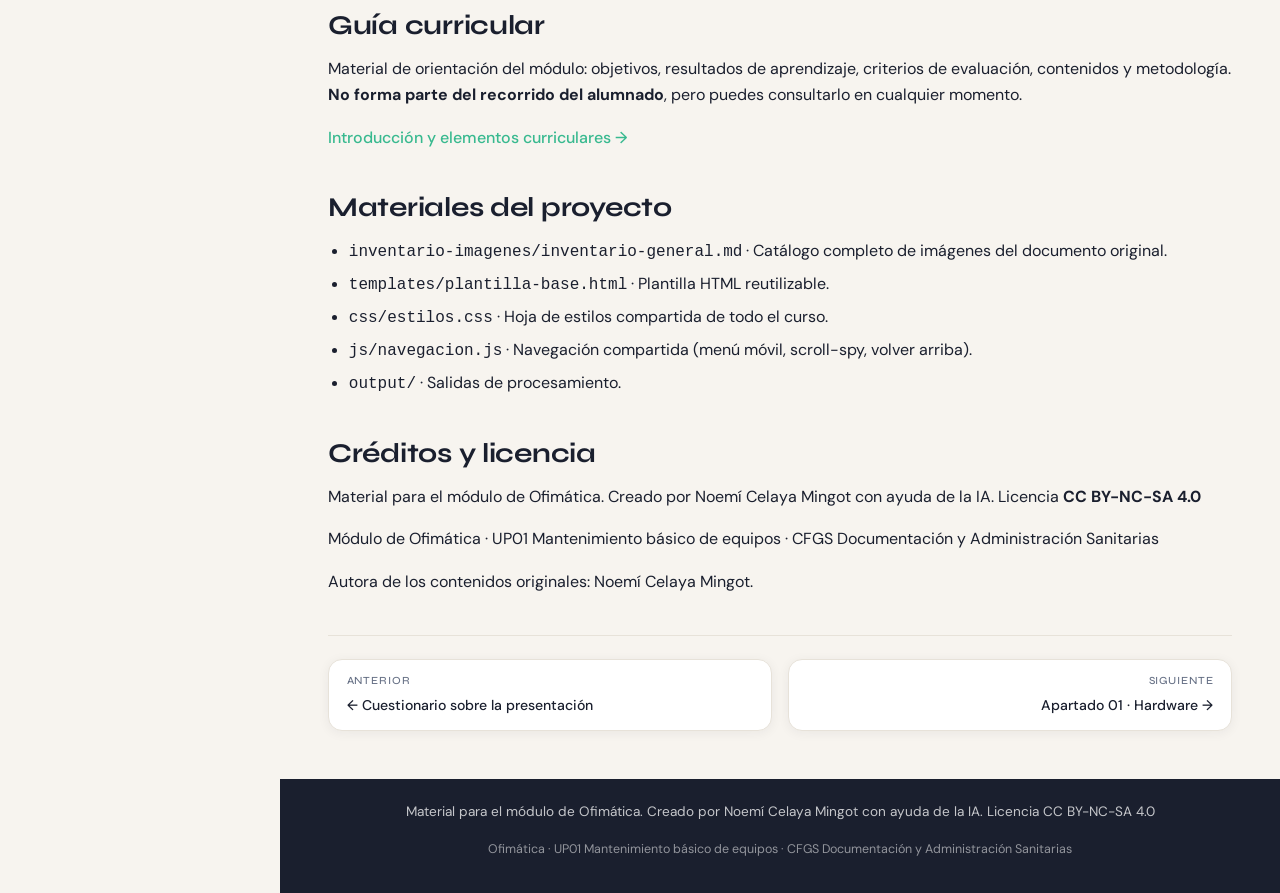
==== commit 74341043: "Corregir V/F en GIFT, añadir lightbox en teoría y prácticas, y publicar teoría de Software" ====
--- a/index.html
+++ b/index.html
@@ -39,6 +39,7 @@
           <div class="sidebar__label">Apartados del curso</div>
           <ul class="sidebar__blocks">
             <li class="sidebar__block"><a href="01-hardware/index.html"><span>01</span> Hardware</a></li>
+            <li class="sidebar__block"><a href="02-software/index.html"><span>02</span> Software</a></li>
           </ul>
         </div>
         <div class="sidebar__section">
@@ -111,8 +112,22 @@
           </a>
         </div>
 
+        <h3>Apartado 02 · Software</h3>
+        <div class="card-grid">
+          <a class="card" href="02-software/index.html">
+            <div class="card__icon">📘</div>
+            <h3>Teoría · Software</h3>
+            <p>Elementos de software: qué es el software, tipos (sistema, aplicación y utilidades) y su interacción con el hardware.</p>
+          </a>
+          <a class="card" href="https://aules.edu.gva.es/fp/mod/quiz/view.php?id=11402081" target="_blank" rel="noopener">
+            <div class="card__icon">🧩</div>
+            <h3>Cuestionario teórico sobre el software</h3>
+            <p>Preguntas aleatorias en Aules de todos los apartados del bloque. Intentos múltiples y se guardará tu mejor nota.</p>
+          </a>
+        </div>
+
         <div class="callout callout--key">
-          <p><strong>💡 Idea clave:</strong> los apartados <strong>Software, Ciberseguridad, Redes locales (LAN) y Acceso a Internet</strong> se publicarán de forma progresiva con el mismo esquema: <strong>teoría · cuestionario · prácticas</strong>.</p>
+          <p><strong>💡 Idea clave:</strong> los apartados <strong>Software <em>(prácticas en preparación)</em>, Ciberseguridad, Redes locales (LAN) y Acceso a Internet</strong> se publicarán de forma progresiva con el mismo esquema: <strong>teoría · cuestionario · prácticas</strong>.</p>
         </div>
       </section>
 
--- a/css/estilos.css
+++ b/css/estilos.css
@@ -461,6 +461,82 @@
   color: var(--ink);
   text-align: center;
   margin: 0;
+}
+
+/* ---------- LIGHTBOX (vista ampliada de imágenes) ---------- */
+.image-figure img, .image-card img, .test__prompt img, .soluciones-panel img { cursor: zoom-in; }
+
+.lightbox {
+  position: fixed;
+  inset: 0;
+  z-index: 2000;
+  display: flex;
+  align-items: center;
+  justify-content: center;
+  background: rgba(26, 31, 46, 0.92);
+  padding: 1.5rem;
+  animation: lightbox-in 0.18s ease;
+}
+
+@keyframes lightbox-in {
+  from { opacity: 0; }
+  to { opacity: 1; }
+}
+
+.lightbox.is-hidden { display: none; }
+
+.lightbox__contenido {
+  margin: 0;
+  max-width: 92vw;
+  max-height: 88vh;
+  display: flex;
+  flex-direction: column;
+  align-items: center;
+  gap: 0.5rem;
+}
+
+.lightbox__contenido img {
+  max-width: 92vw;
+  max-height: 78vh;
+  width: auto;
+  height: auto;
+  border-radius: var(--radius);
+  box-shadow: var(--shadow-lg);
+  background: #fff;
+}
+
+.lightbox__contenido figcaption {
+  margin: 0;
+  color: #fff;
+  font-size: 0.9rem;
+  text-align: center;
+}
+
+.lightbox__cerrar {
+  position: absolute;
+  top: 1rem;
+  right: 1.2rem;
+  width: 42px;
+  height: 42px;
+  border: none;
+  border-radius: 50%;
+  background: rgba(255, 255, 255, 0.14);
+  color: #fff;
+  font-size: 1.2rem;
+  line-height: 1;
+  cursor: pointer;
+  display: flex;
+  align-items: center;
+  justify-content: center;
+  transition: background 0.15s ease;
+}
+
+.lightbox__cerrar:hover { background: rgba(255, 255, 255, 0.3); }
+
+body.has-lightbox { overflow: hidden; }
+
+@media print {
+  .lightbox { display: none !important; }
 }
 
 /* ---------- TOC (navegación interna) ---------- */
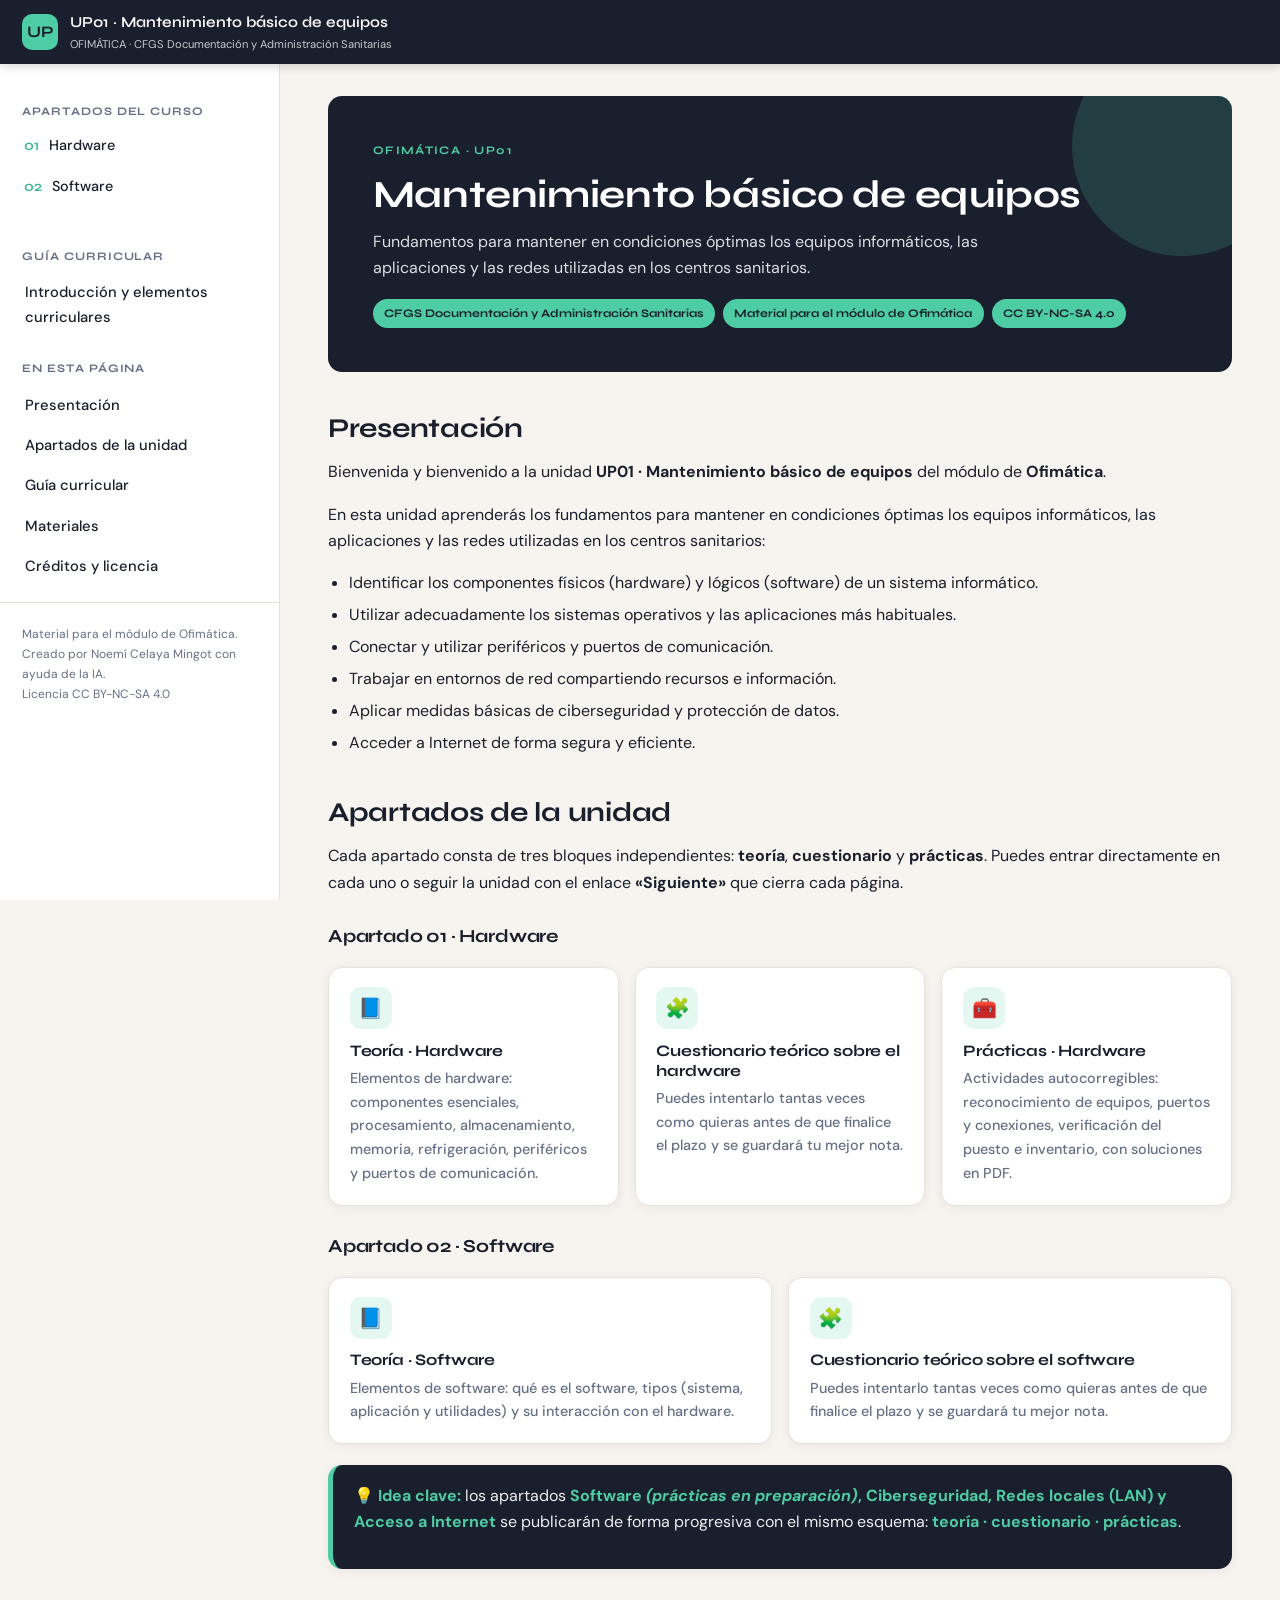
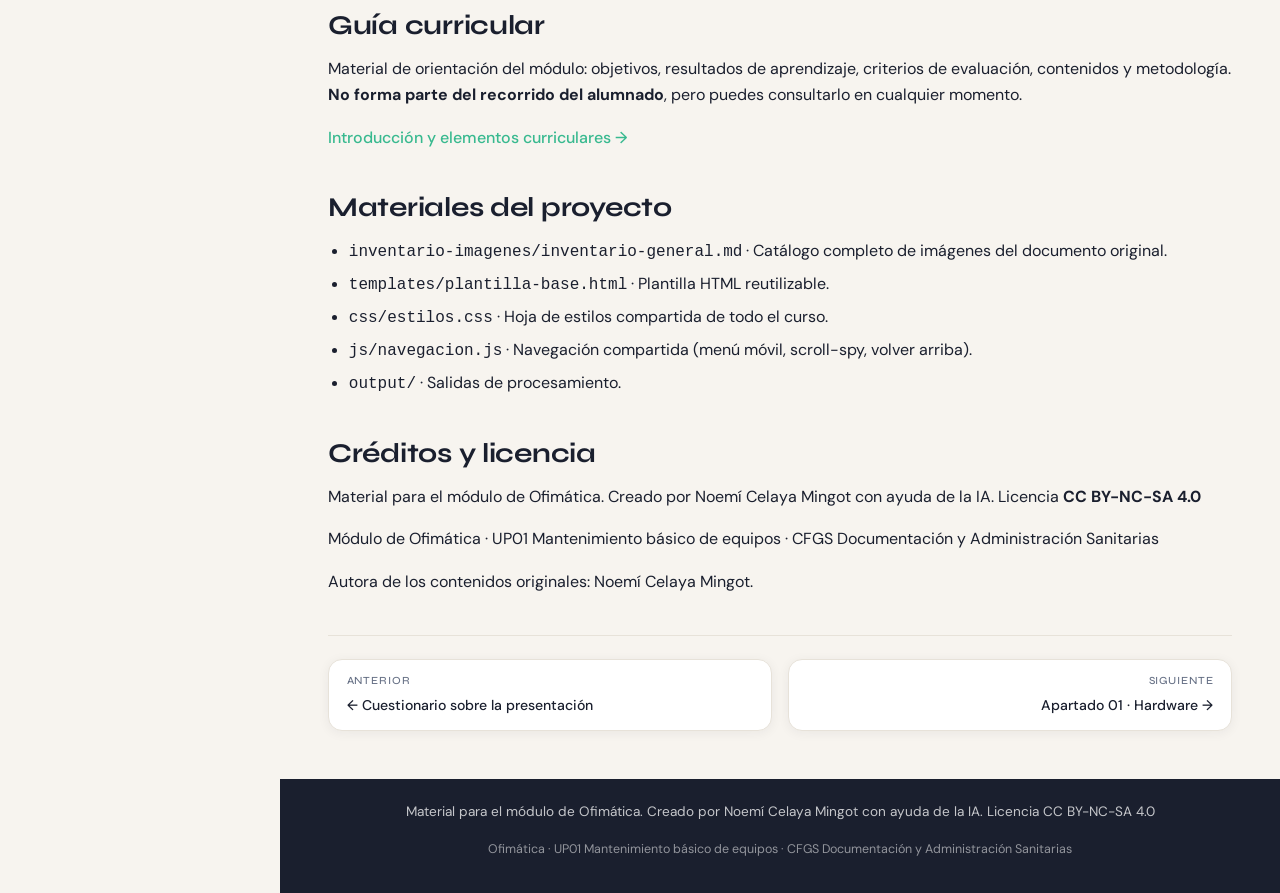
==== commit 5979d43a: "Mejorar formato imprimible de soluciones, corregir visibilidad de botones sobre fondos oscuros y aju" ====
--- a/index.html
+++ b/index.html
@@ -103,7 +103,7 @@
           <a class="card" href="https://aules.edu.gva.es/fp/mod/quiz/view.php?id=11291377" target="_blank" rel="noopener">
             <div class="card__icon">🧩</div>
             <h3>Cuestionario teórico sobre el hardware</h3>
-            <p>Preguntas aleatorias en Aules de todos los apartados del bloque. Intentos múltiples y se guardará tu mejor nota.</p>
+            <p>Puedes intentarlo tantas veces como quieras antes de que finalice el plazo y se guardará tu mejor nota.</p>
           </a>
           <a class="card" href="practico-hardware/index.html">
             <div class="card__icon">🧰</div>
@@ -122,7 +122,7 @@
           <a class="card" href="https://aules.edu.gva.es/fp/mod/quiz/view.php?id=11402081" target="_blank" rel="noopener">
             <div class="card__icon">🧩</div>
             <h3>Cuestionario teórico sobre el software</h3>
-            <p>Preguntas aleatorias en Aules de todos los apartados del bloque. Intentos múltiples y se guardará tu mejor nota.</p>
+            <p>Puedes intentarlo tantas veces como quieras antes de que finalice el plazo y se guardará tu mejor nota.</p>
           </a>
         </div>
 
--- a/css/estilos.css
+++ b/css/estilos.css
@@ -912,6 +912,17 @@
 .soluciones-panel { margin: 1.8rem 0; border: 2px solid var(--accent); border-radius: var(--radius); background: #fff; box-shadow: var(--shadow-lg); }
 .soluciones-panel__cab { background: var(--ink); color: #fff; padding: 1rem 1.3rem; border-radius: var(--radius) var(--radius) 0 0; display: flex; flex-wrap: wrap; align-items: center; gap: 0.8rem; justify-content: space-between; }
 .soluciones-panel__cab h3 { margin: 0; font-size: 1.05rem; }
+
+.soluciones-panel__cab .btn--ghost {
+  color: #fff;
+  border-color: rgba(255,255,255,0.4);
+  background: transparent;
+}
+.soluciones-panel__cab .btn--ghost:hover {
+  background: rgba(255,255,255,0.12);
+  box-shadow: none;
+  color: #fff;
+}
 .soluciones-panel__cuerpo { padding: 1.2rem 1.3rem; }
 .tabla-soluciones img { width: 46px; height: 38px; object-fit: contain; background: #fff; border: 1px solid var(--border); border-radius: 6px; margin: 0; box-shadow: none; }
 .tabla-soluciones td { font-size: 0.85rem; }
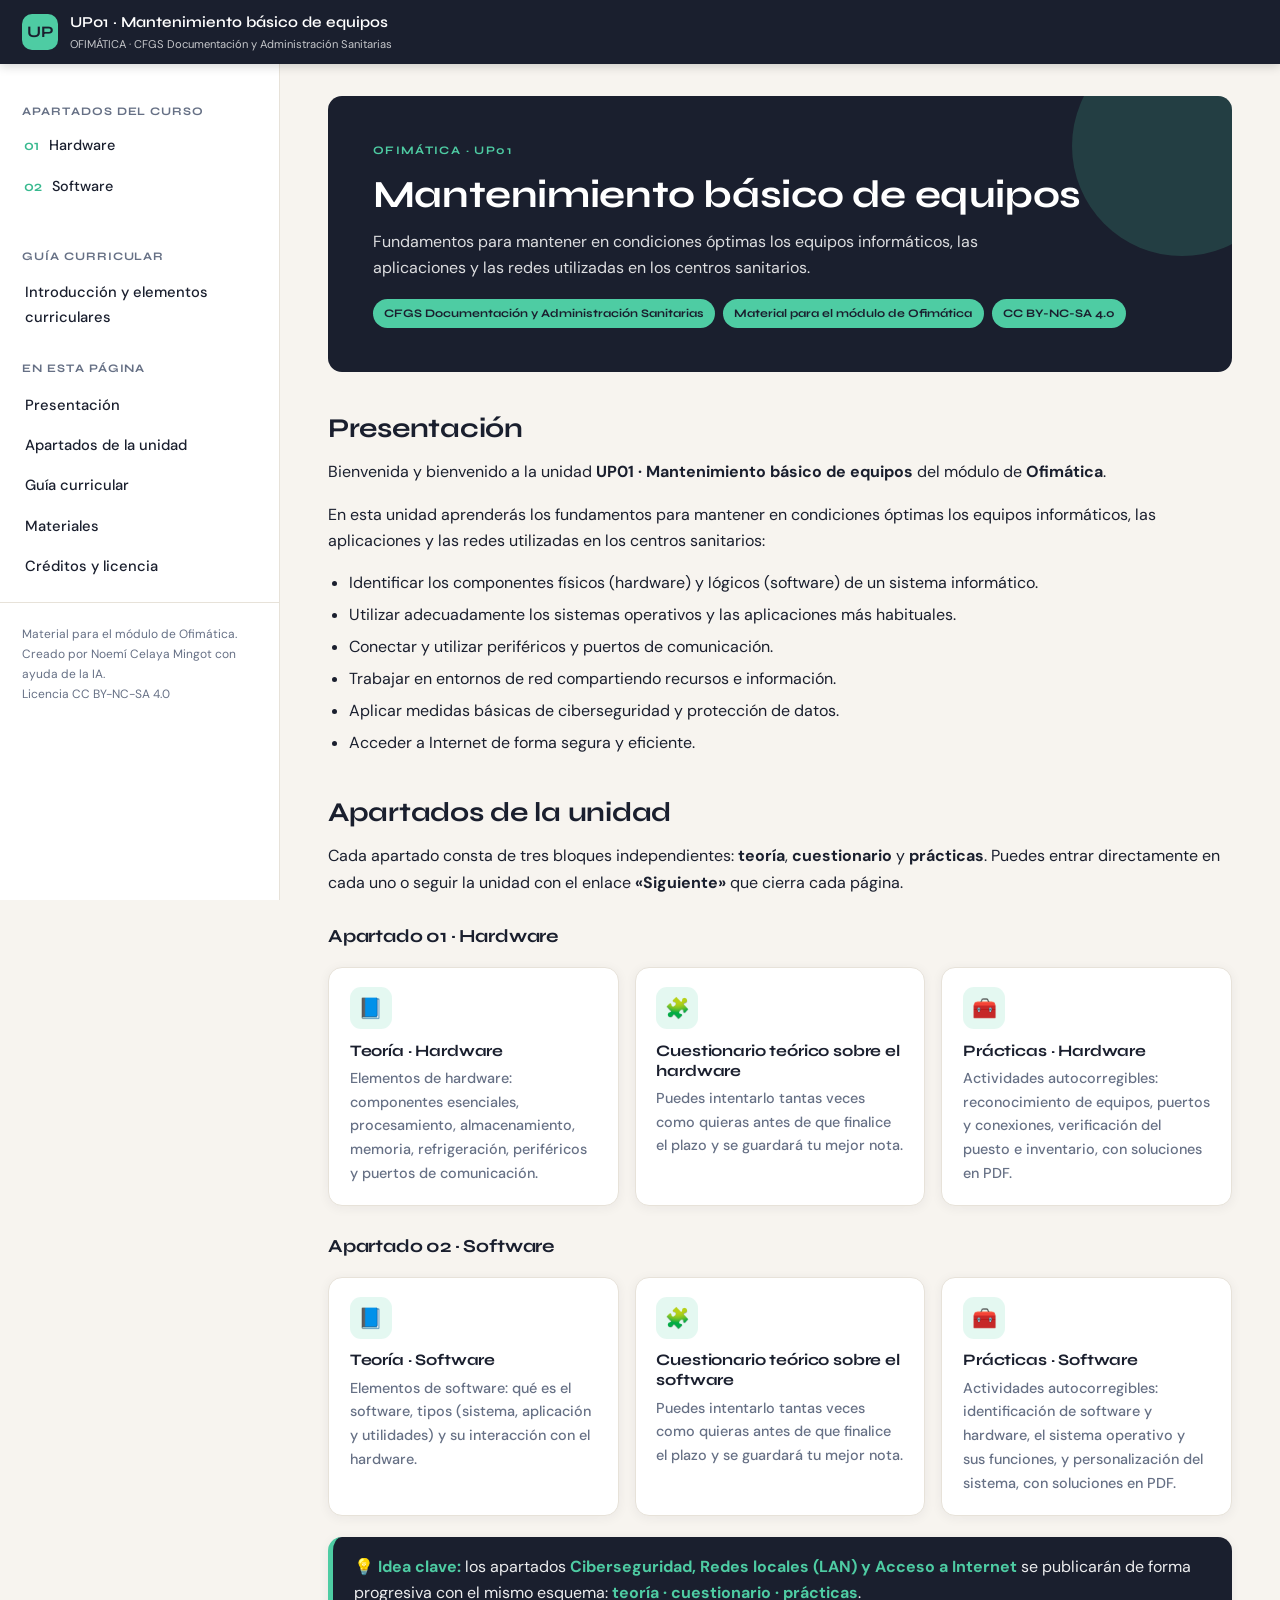
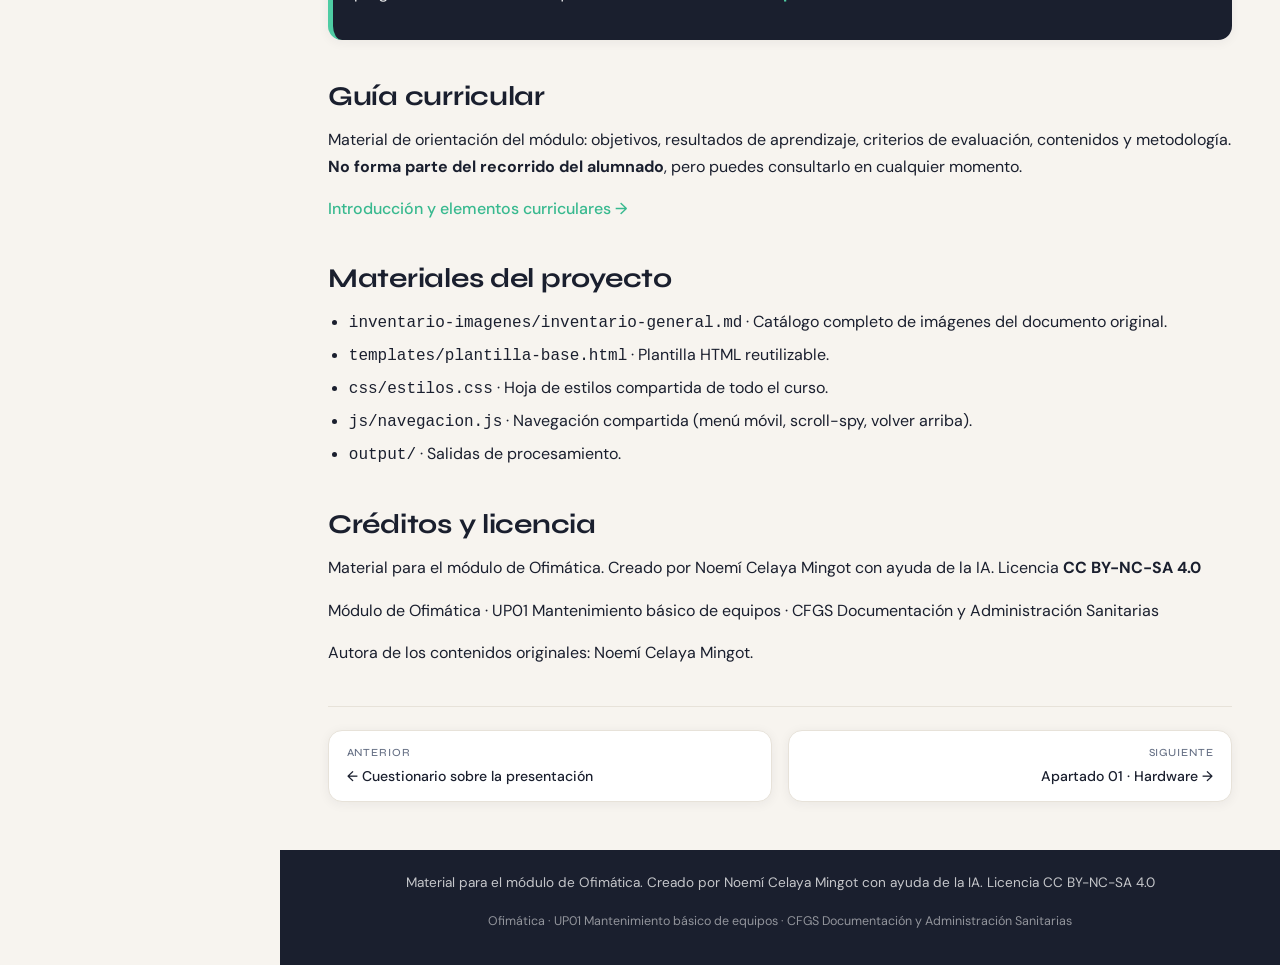
==== commit f69638cd: "Crear bloque práctico de software (PR-01.4…1.6), conectar teoría/portada/sidebar y actualizar AGENTS" ====
--- a/index.html
+++ b/index.html
@@ -124,10 +124,15 @@
             <h3>Cuestionario teórico sobre el software</h3>
             <p>Puedes intentarlo tantas veces como quieras antes de que finalice el plazo y se guardará tu mejor nota.</p>
           </a>
+          <a class="card" href="practico-software/index.html">
+            <div class="card__icon">🧰</div>
+            <h3>Prácticas · Software</h3>
+            <p>Actividades autocorregibles: identificación de software y hardware, el sistema operativo y sus funciones, y personalización del sistema, con soluciones en PDF.</p>
+          </a>
         </div>
 
         <div class="callout callout--key">
-          <p><strong>💡 Idea clave:</strong> los apartados <strong>Software <em>(prácticas en preparación)</em>, Ciberseguridad, Redes locales (LAN) y Acceso a Internet</strong> se publicarán de forma progresiva con el mismo esquema: <strong>teoría · cuestionario · prácticas</strong>.</p>
+          <p><strong>💡 Idea clave:</strong> los apartados <strong>Ciberseguridad, Redes locales (LAN) y Acceso a Internet</strong> se publicarán de forma progresiva con el mismo esquema: <strong>teoría · cuestionario · prácticas</strong>.</p>
         </div>
       </section>
 
--- a/css/estilos.css
+++ b/css/estilos.css
@@ -800,6 +800,18 @@
   box-shadow: var(--shadow); display: flex; flex-direction: column; overflow: hidden;
 }
 .baraja__cara img { width: 100%; height: 145px; object-fit: contain; padding: 0.6rem; background: #fff; display: block; margin: 0; box-shadow: none; }
+.baraja__cara--txt { align-items: center; justify-content: center; }
+.baraja__chip {
+  display: flex; align-items: center; justify-content: center; width: 100%; height: 145px;
+  padding: 0.75rem; font-family: "Syne", sans-serif; font-weight: 700; font-size: 0.98rem;
+  line-height: 1.3; text-align: center; color: var(--ink);
+}
+.chip-celda {
+  display: inline-flex; align-items: center; justify-content: center; min-height: 42px;
+  padding: 0.3rem 0.7rem; font-family: "Syne", sans-serif; font-weight: 700; font-size: 0.85rem;
+  line-height: 1.25; text-align: center; color: var(--ink); background: #f7f4ef;
+  border: 1px solid var(--border); border-radius: 8px;
+}
 .baraja__cara--tras { transform: rotateY(180deg); background: var(--ink); border-color: var(--ink); padding: 0.9rem; color: #fff; justify-content: center; text-align: center; }
 .baraja__tras-tipo {
   align-self: center; font-family: "Syne", sans-serif; font-size: 0.68rem; font-weight: 700;
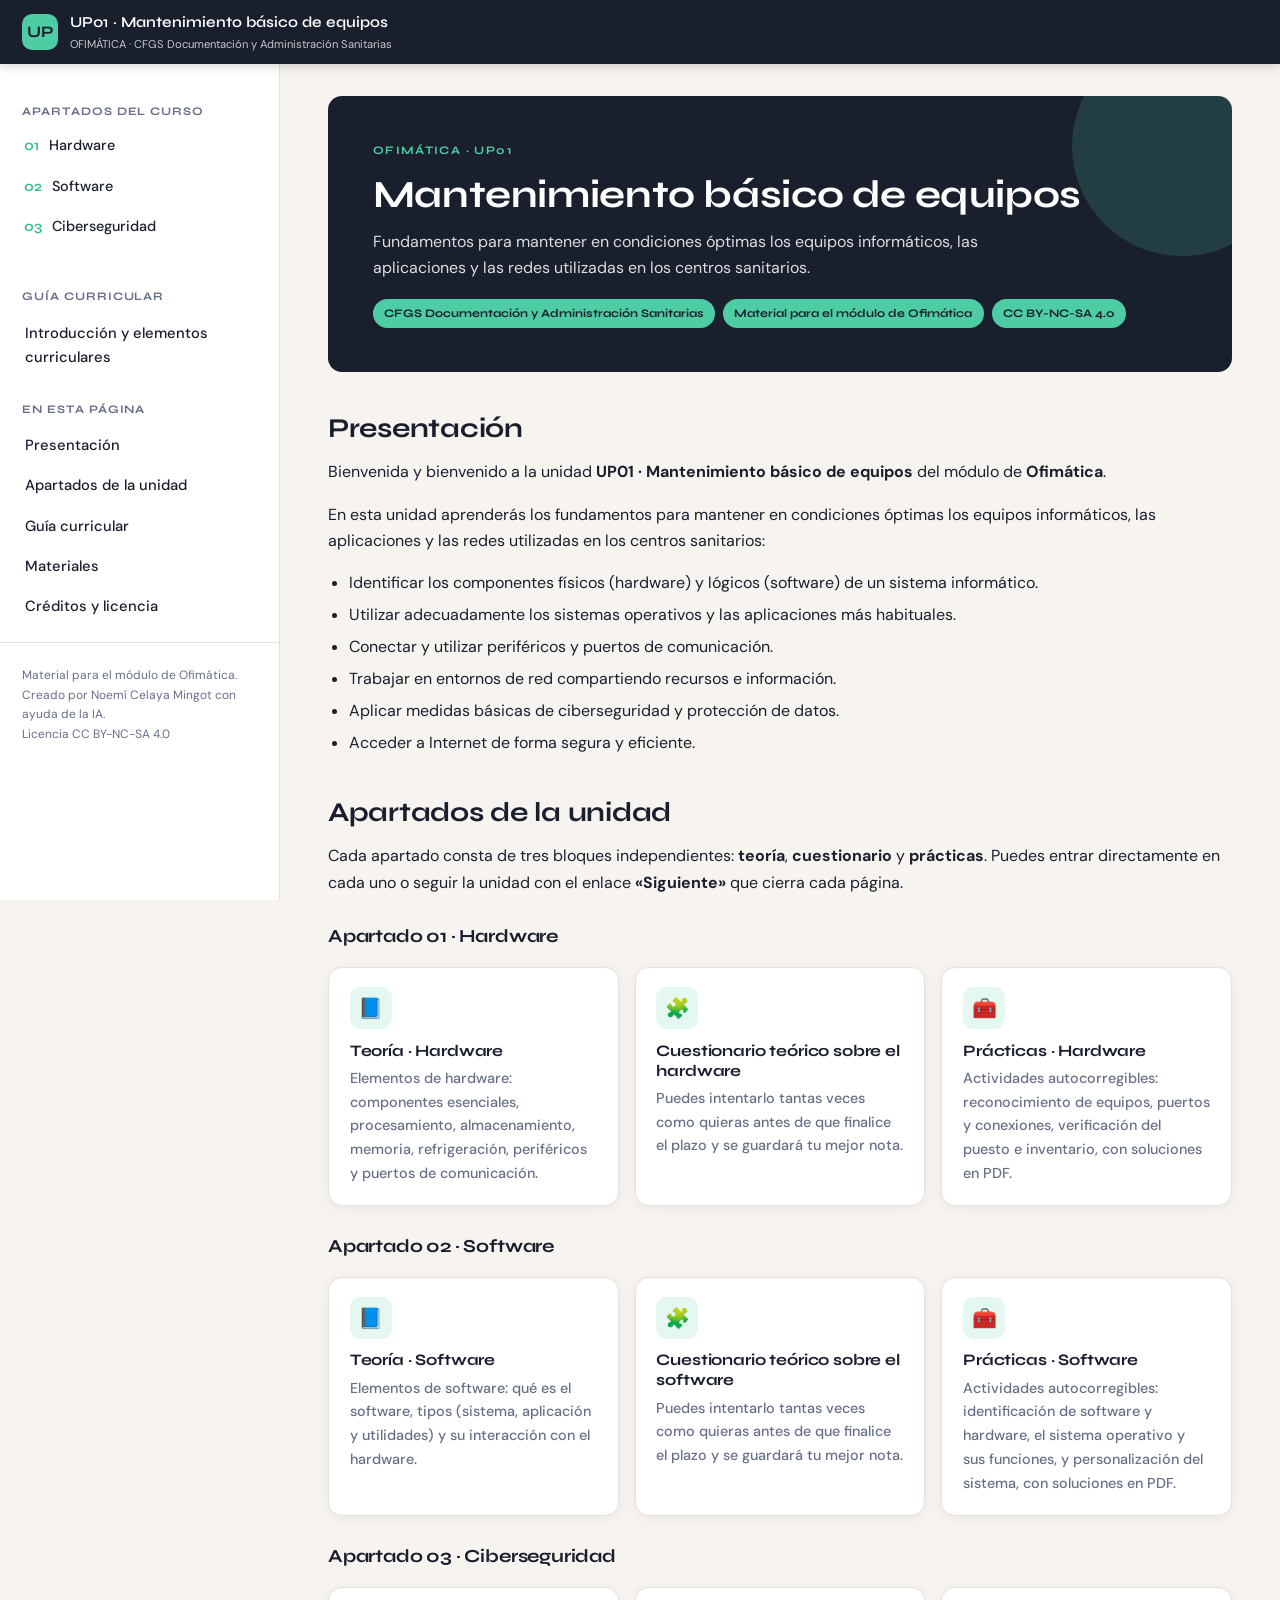
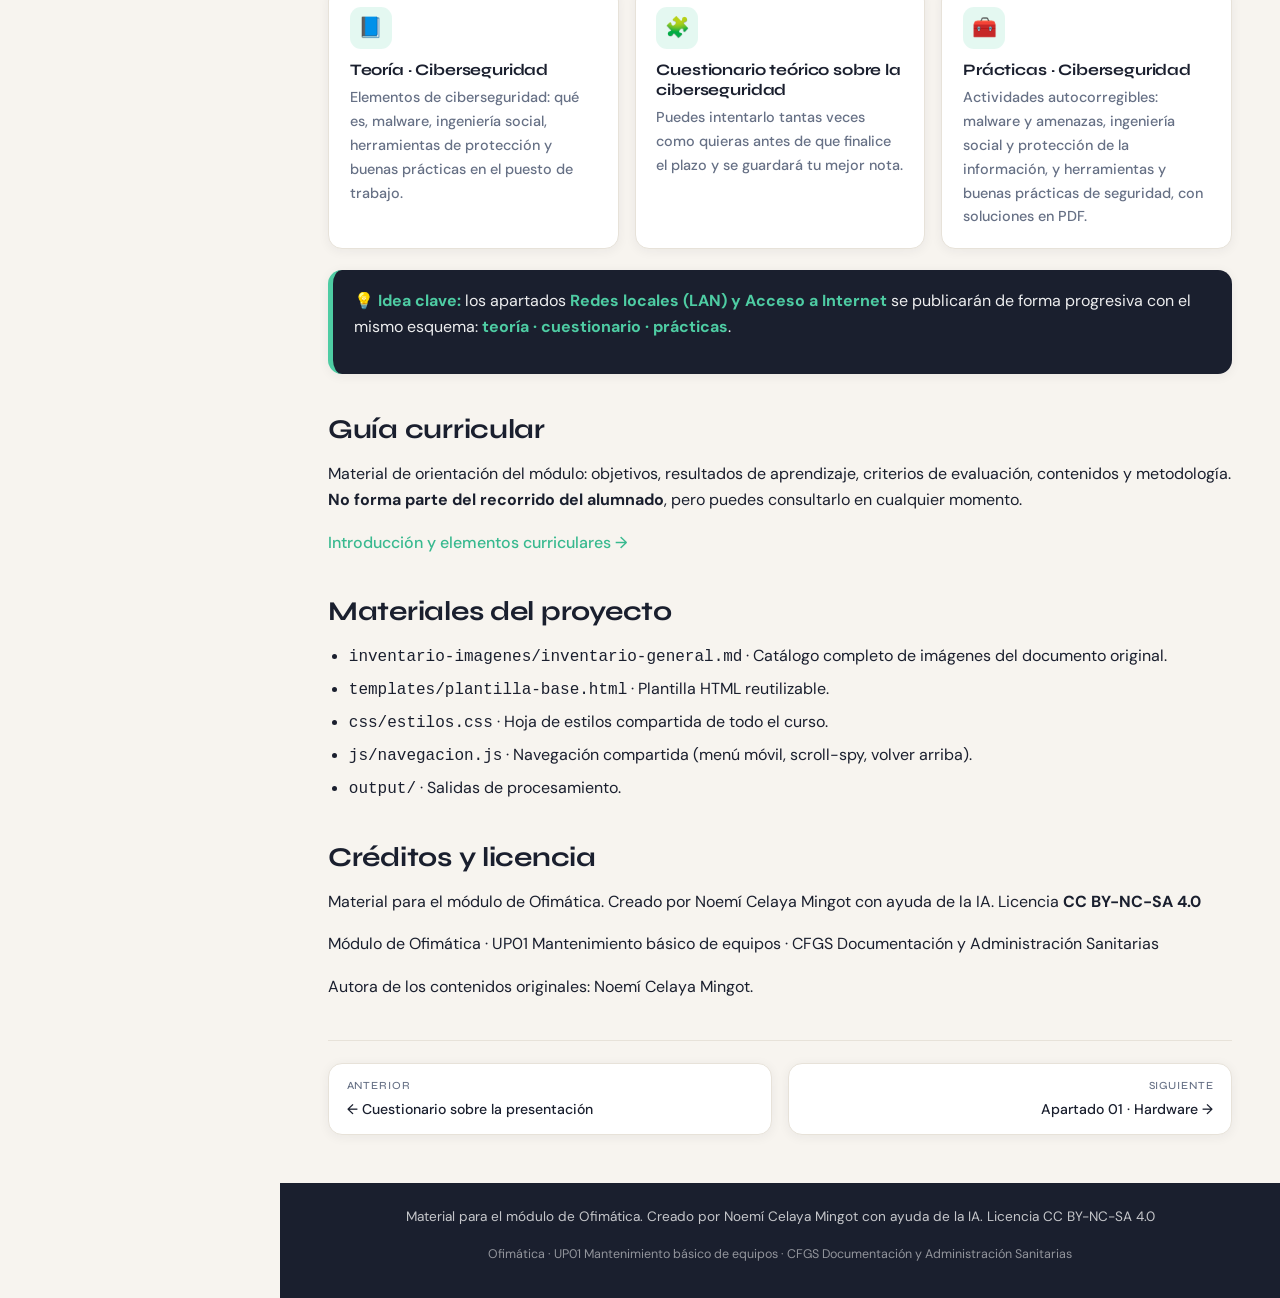
==== commit 8d296ab5: "Crear bloque teórico y práctico de ciberseguridad (PR-01.7-9), conectar portada/sidebar/navegación, " ====
--- a/index.html
+++ b/index.html
@@ -40,6 +40,7 @@
           <ul class="sidebar__blocks">
             <li class="sidebar__block"><a href="01-hardware/index.html"><span>01</span> Hardware</a></li>
             <li class="sidebar__block"><a href="02-software/index.html"><span>02</span> Software</a></li>
+            <li class="sidebar__block"><a href="03-ciberseguridad/index.html"><span>03</span> Ciberseguridad</a></li>
           </ul>
         </div>
         <div class="sidebar__section">
@@ -131,8 +132,27 @@
           </a>
         </div>
 
+        <h3>Apartado 03 · Ciberseguridad</h3>
+        <div class="card-grid">
+          <a class="card" href="03-ciberseguridad/index.html">
+            <div class="card__icon">📘</div>
+            <h3>Teoría · Ciberseguridad</h3>
+            <p>Elementos de ciberseguridad: qué es, malware, ingeniería social, herramientas de protección y buenas prácticas en el puesto de trabajo.</p>
+          </a>
+          <a class="card" href="https://aules.edu.gva.es/fp/mod/quiz/view.php?id=11431133" target="_blank" rel="noopener">
+            <div class="card__icon">🧩</div>
+            <h3>Cuestionario teórico sobre la ciberseguridad</h3>
+            <p>Puedes intentarlo tantas veces como quieras antes de que finalice el plazo y se guardará tu mejor nota.</p>
+          </a>
+          <a class="card" href="practico-ciberseguridad/index.html">
+            <div class="card__icon">🧰</div>
+            <h3>Prácticas · Ciberseguridad</h3>
+            <p>Actividades autocorregibles: malware y amenazas, ingeniería social y protección de la información, y herramientas y buenas prácticas de seguridad, con soluciones en PDF.</p>
+          </a>
+        </div>
+
         <div class="callout callout--key">
-          <p><strong>💡 Idea clave:</strong> los apartados <strong>Ciberseguridad, Redes locales (LAN) y Acceso a Internet</strong> se publicarán de forma progresiva con el mismo esquema: <strong>teoría · cuestionario · prácticas</strong>.</p>
+          <p><strong>💡 Idea clave:</strong> los apartados <strong>Redes locales (LAN) y Acceso a Internet</strong> se publicarán de forma progresiva con el mismo esquema: <strong>teoría · cuestionario · prácticas</strong>.</p>
         </div>
       </section>
 
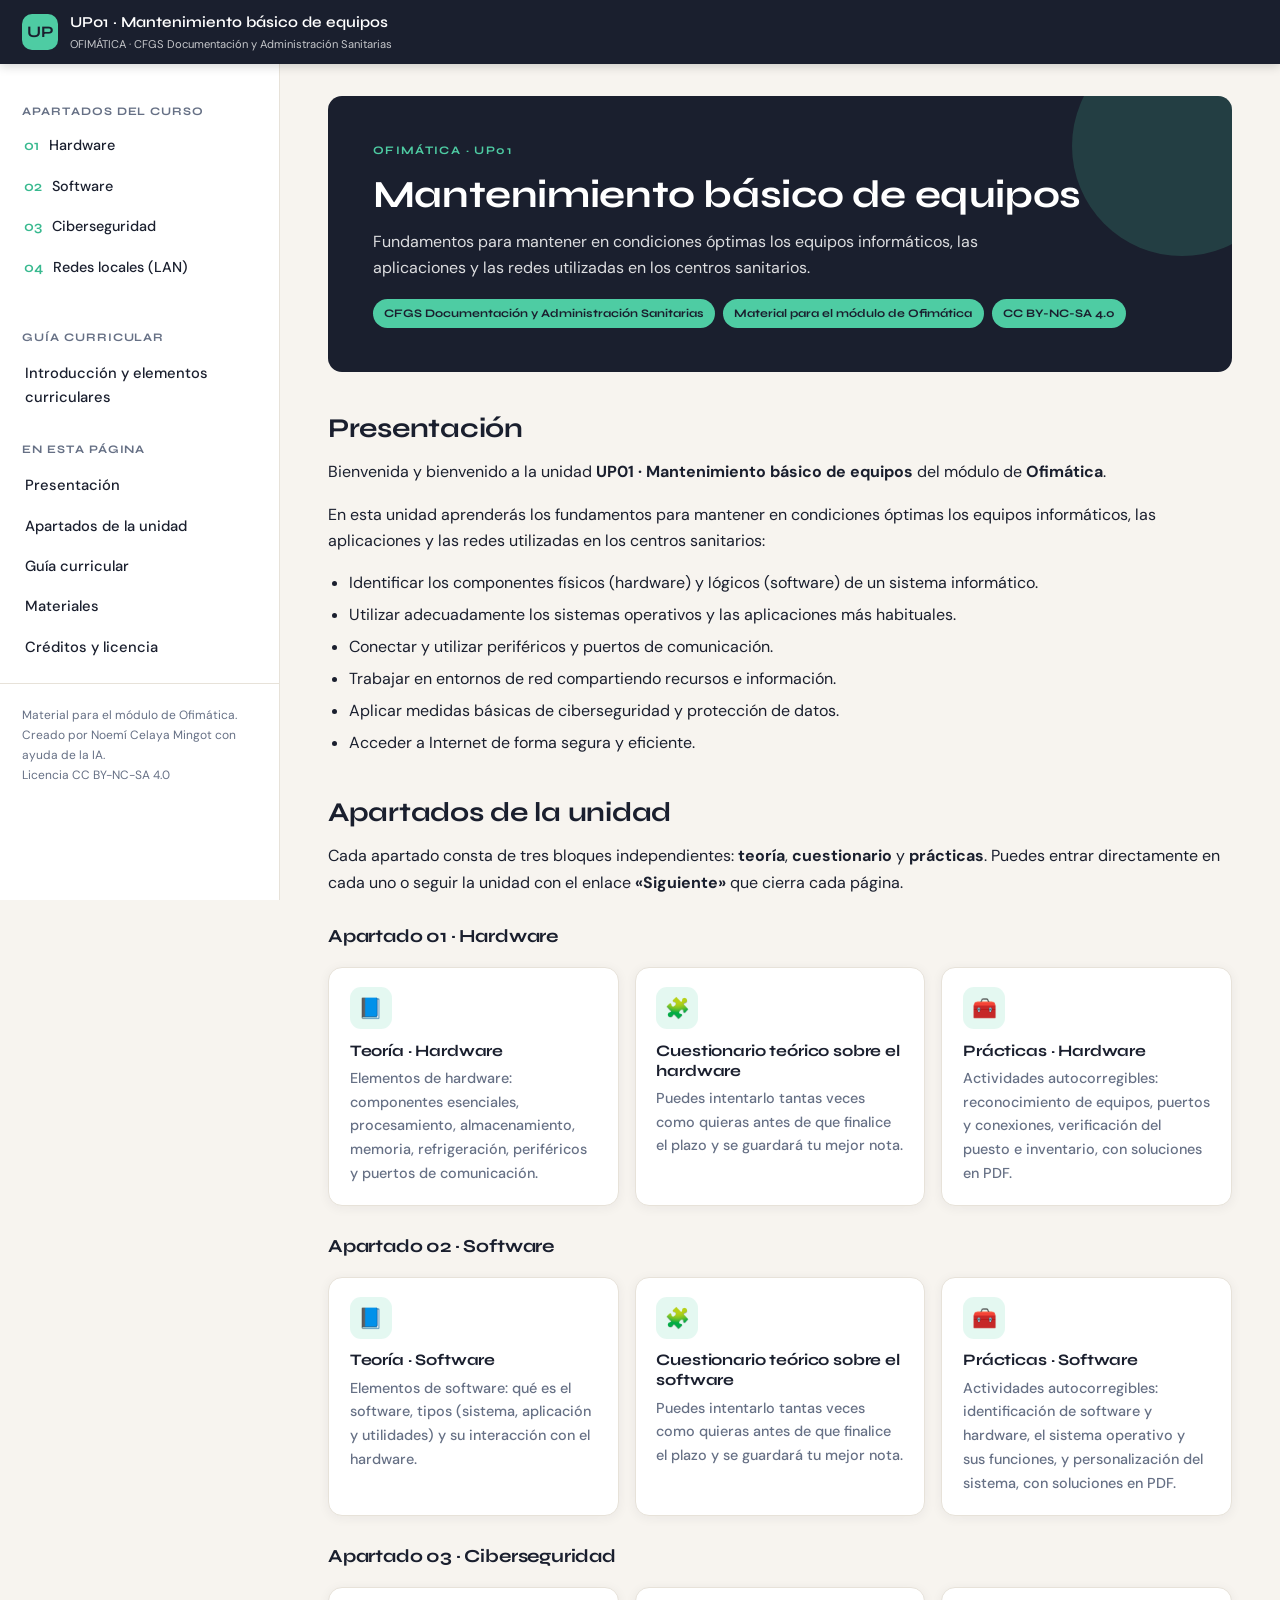
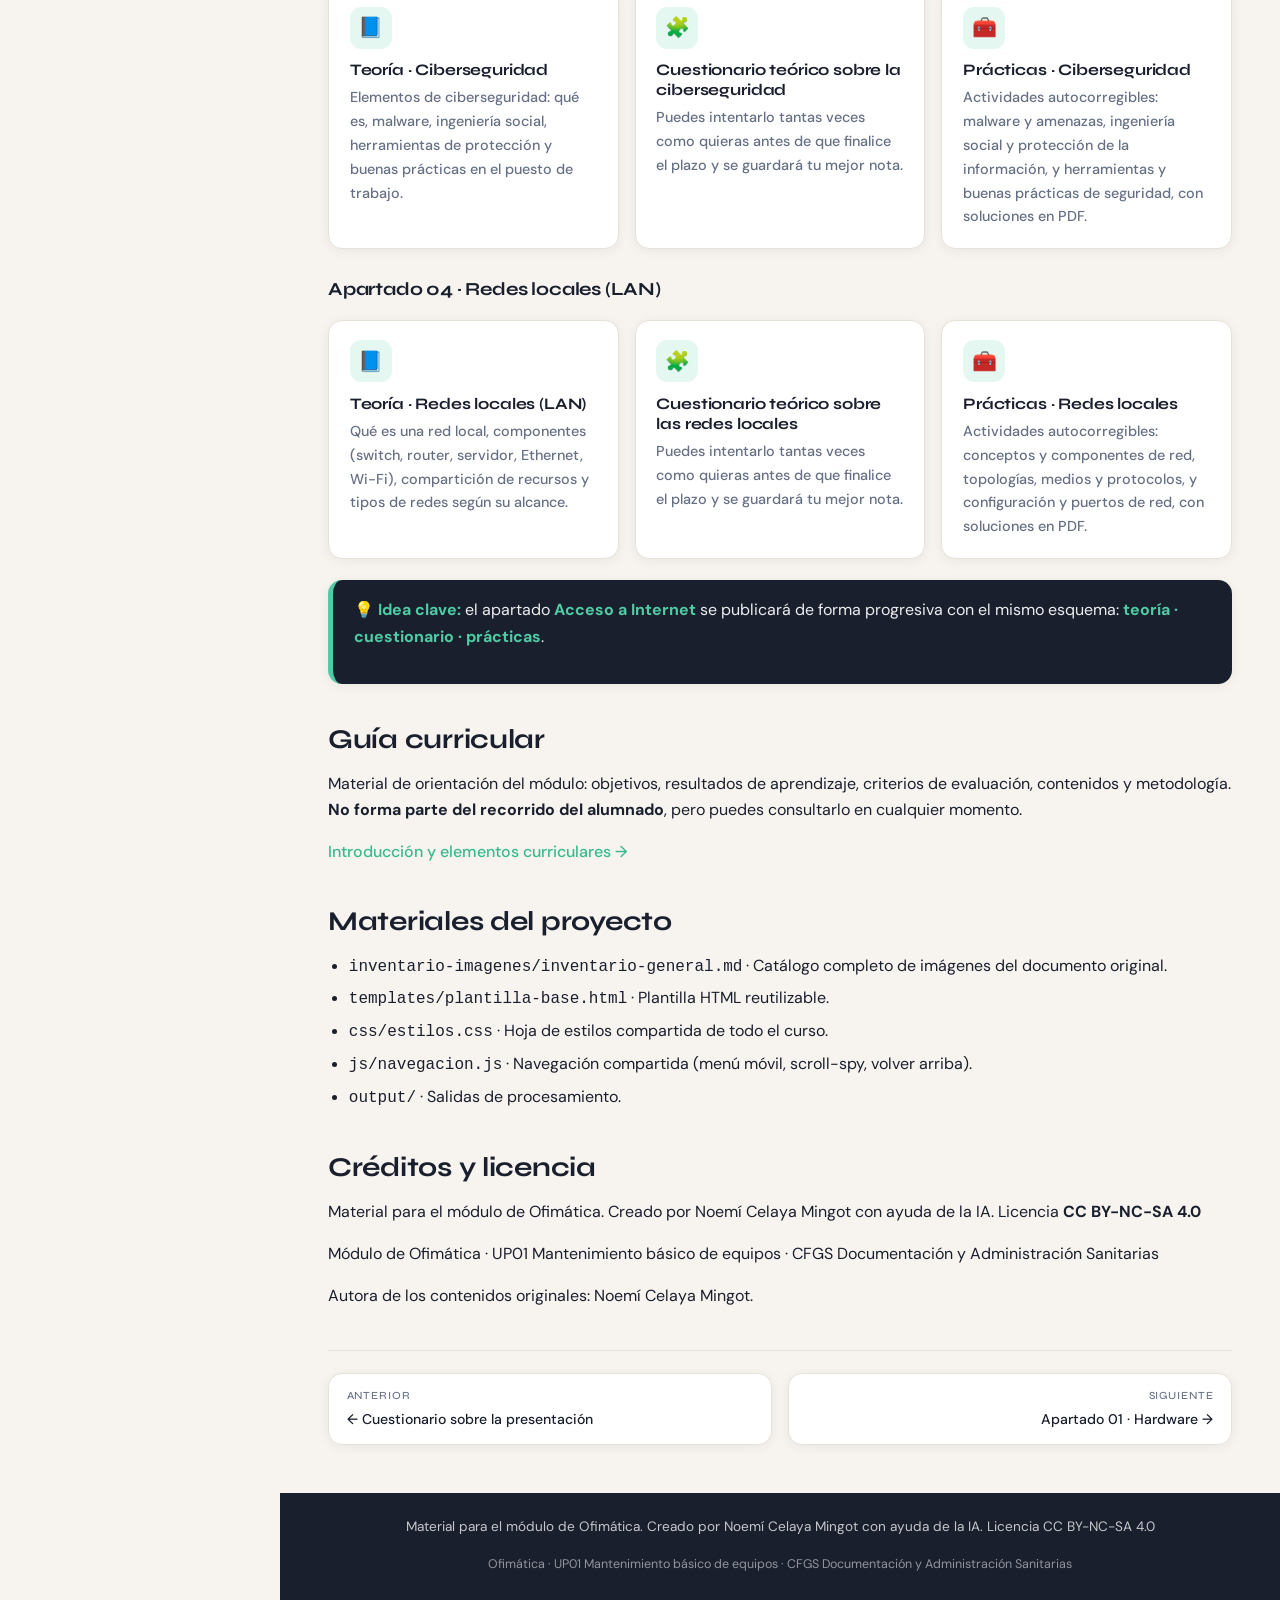
==== commit 9a1dbe78: "Crear bloque teórico y práctico de redes locales (PR-01.10-12), conectar portada/sidebar/navegación," ====
--- a/index.html
+++ b/index.html
@@ -41,6 +41,7 @@
             <li class="sidebar__block"><a href="01-hardware/index.html"><span>01</span> Hardware</a></li>
             <li class="sidebar__block"><a href="02-software/index.html"><span>02</span> Software</a></li>
             <li class="sidebar__block"><a href="03-ciberseguridad/index.html"><span>03</span> Ciberseguridad</a></li>
+            <li class="sidebar__block"><a href="04-redes-lan/index.html"><span>04</span> Redes locales (LAN)</a></li>
           </ul>
         </div>
         <div class="sidebar__section">
@@ -151,8 +152,27 @@
           </a>
         </div>
 
+        <h3>Apartado 04 · Redes locales (LAN)</h3>
+        <div class="card-grid">
+          <a class="card" href="04-redes-lan/index.html">
+            <div class="card__icon">📘</div>
+            <h3>Teoría · Redes locales (LAN)</h3>
+            <p>Qué es una red local, componentes (switch, router, servidor, Ethernet, Wi-Fi), compartición de recursos y tipos de redes según su alcance.</p>
+          </a>
+          <a class="card" href="https://aules.edu.gva.es/fp/mod/quiz/view.php?id=11522903" target="_blank" rel="noopener">
+            <div class="card__icon">🧩</div>
+            <h3>Cuestionario teórico sobre las redes locales</h3>
+            <p>Puedes intentarlo tantas veces como quieras antes de que finalice el plazo y se guardará tu mejor nota.</p>
+          </a>
+          <a class="card" href="practico-redes-lan/index.html">
+            <div class="card__icon">🧰</div>
+            <h3>Prácticas · Redes locales</h3>
+            <p>Actividades autocorregibles: conceptos y componentes de red, topologías, medios y protocolos, y configuración y puertos de red, con soluciones en PDF.</p>
+          </a>
+        </div>
+
         <div class="callout callout--key">
-          <p><strong>💡 Idea clave:</strong> los apartados <strong>Redes locales (LAN) y Acceso a Internet</strong> se publicarán de forma progresiva con el mismo esquema: <strong>teoría · cuestionario · prácticas</strong>.</p>
+          <p><strong>💡 Idea clave:</strong> el apartado <strong>Acceso a Internet</strong> se publicará de forma progresiva con el mismo esquema: <strong>teoría · cuestionario · prácticas</strong>.</p>
         </div>
       </section>
 
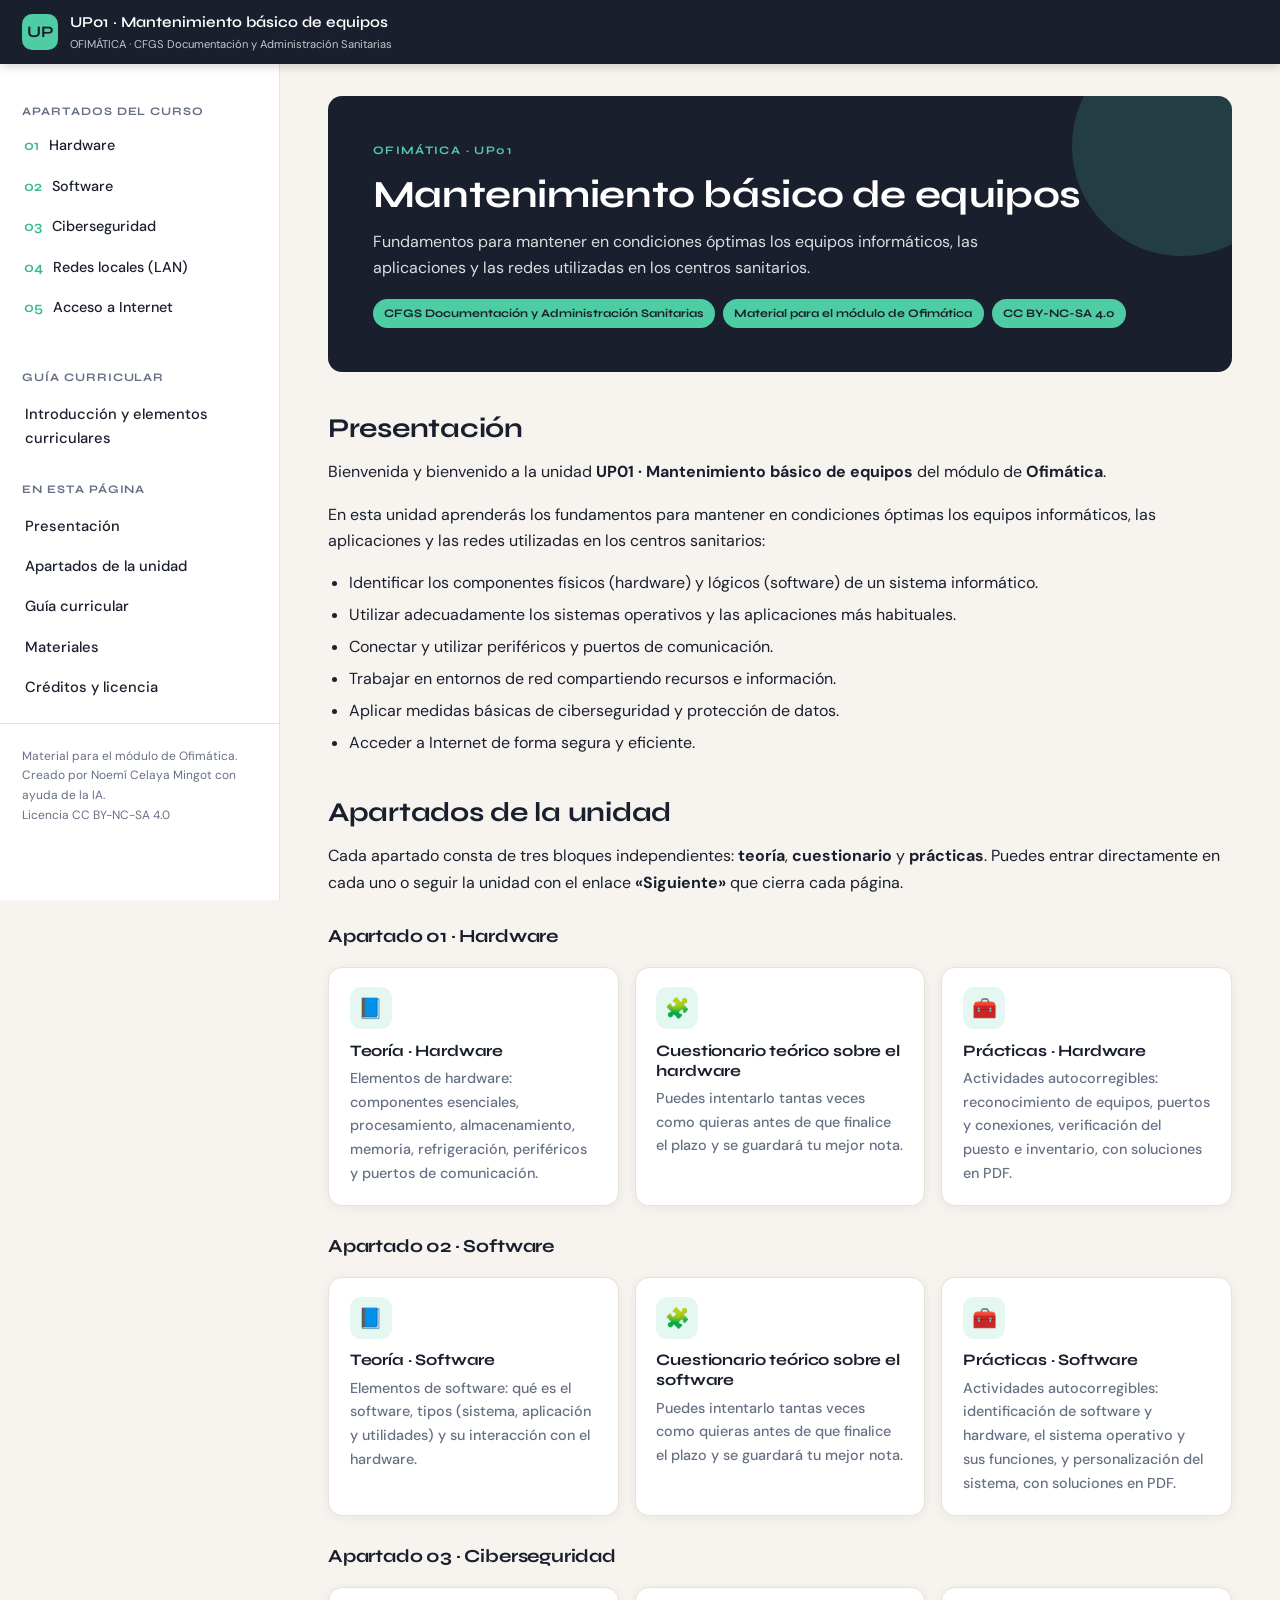
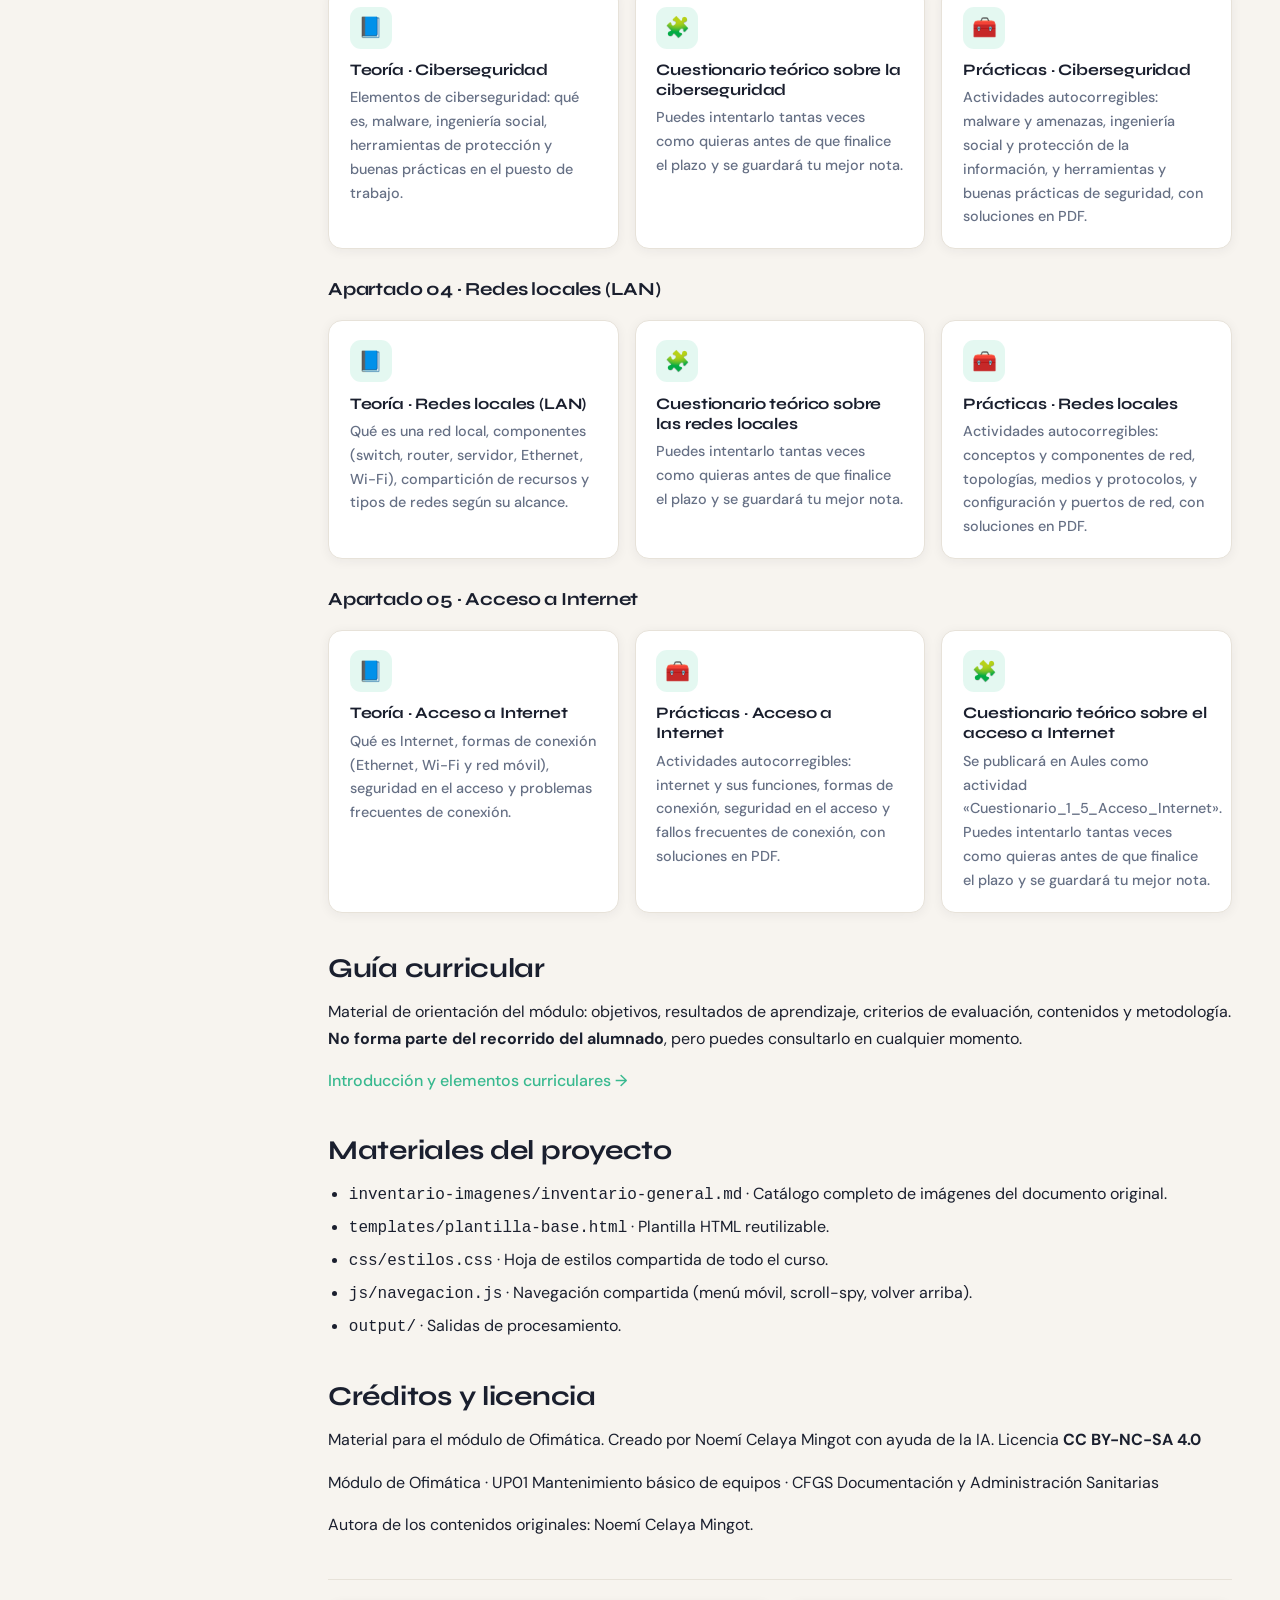
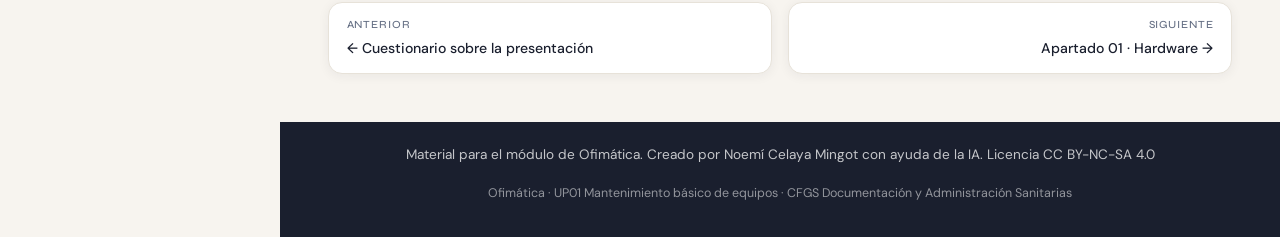
==== commit c751866d: "Crear bloque teórico y práctico de acceso a Internet (PR-01.13), conectar portada/sidebar/navegación" ====
--- a/index.html
+++ b/index.html
@@ -42,6 +42,7 @@
             <li class="sidebar__block"><a href="02-software/index.html"><span>02</span> Software</a></li>
             <li class="sidebar__block"><a href="03-ciberseguridad/index.html"><span>03</span> Ciberseguridad</a></li>
             <li class="sidebar__block"><a href="04-redes-lan/index.html"><span>04</span> Redes locales (LAN)</a></li>
+            <li class="sidebar__block"><a href="05-acceso-internet/index.html"><span>05</span> Acceso a Internet</a></li>
           </ul>
         </div>
         <div class="sidebar__section">
@@ -171,8 +172,23 @@
           </a>
         </div>
 
-        <div class="callout callout--key">
-          <p><strong>💡 Idea clave:</strong> el apartado <strong>Acceso a Internet</strong> se publicará de forma progresiva con el mismo esquema: <strong>teoría · cuestionario · prácticas</strong>.</p>
+        <h3>Apartado 05 · Acceso a Internet</h3>
+        <div class="card-grid">
+          <a class="card" href="05-acceso-internet/index.html">
+            <div class="card__icon">📘</div>
+            <h3>Teoría · Acceso a Internet</h3>
+            <p>Qué es Internet, formas de conexión (Ethernet, Wi-Fi y red móvil), seguridad en el acceso y problemas frecuentes de conexión.</p>
+          </a>
+          <a class="card" href="practico-acceso-internet/index.html">
+            <div class="card__icon">🧰</div>
+            <h3>Prácticas · Acceso a Internet</h3>
+            <p>Actividades autocorregibles: internet y sus funciones, formas de conexión, seguridad en el acceso y fallos frecuentes de conexión, con soluciones en PDF.</p>
+          </a>
+          <a class="card" href="05-acceso-internet/index.html">
+            <div class="card__icon">🧩</div>
+            <h3>Cuestionario teórico sobre el acceso a Internet</h3>
+            <p>Se publicará en Aules como actividad «Cuestionario_1_5_Acceso_Internet». Puedes intentarlo tantas veces como quieras antes de que finalice el plazo y se guardará tu mejor nota.</p>
+          </a>
         </div>
       </section>
 
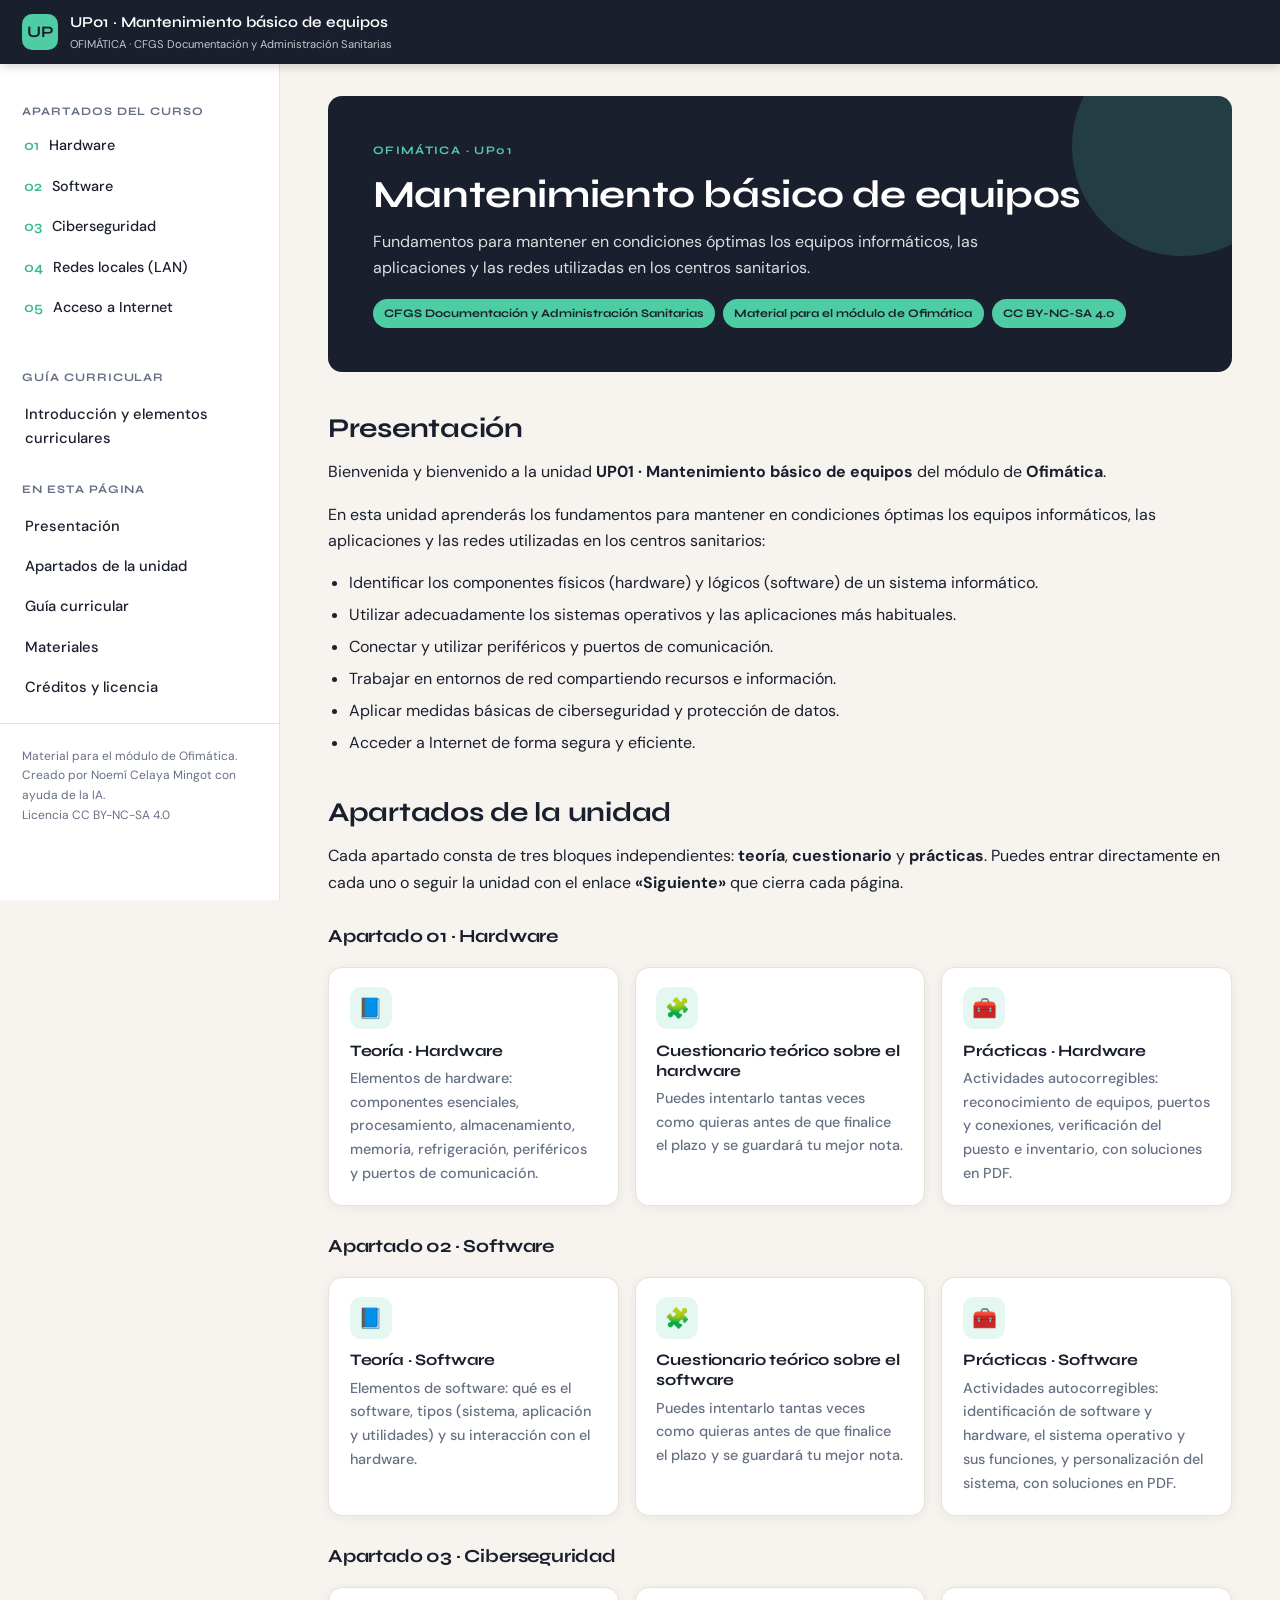
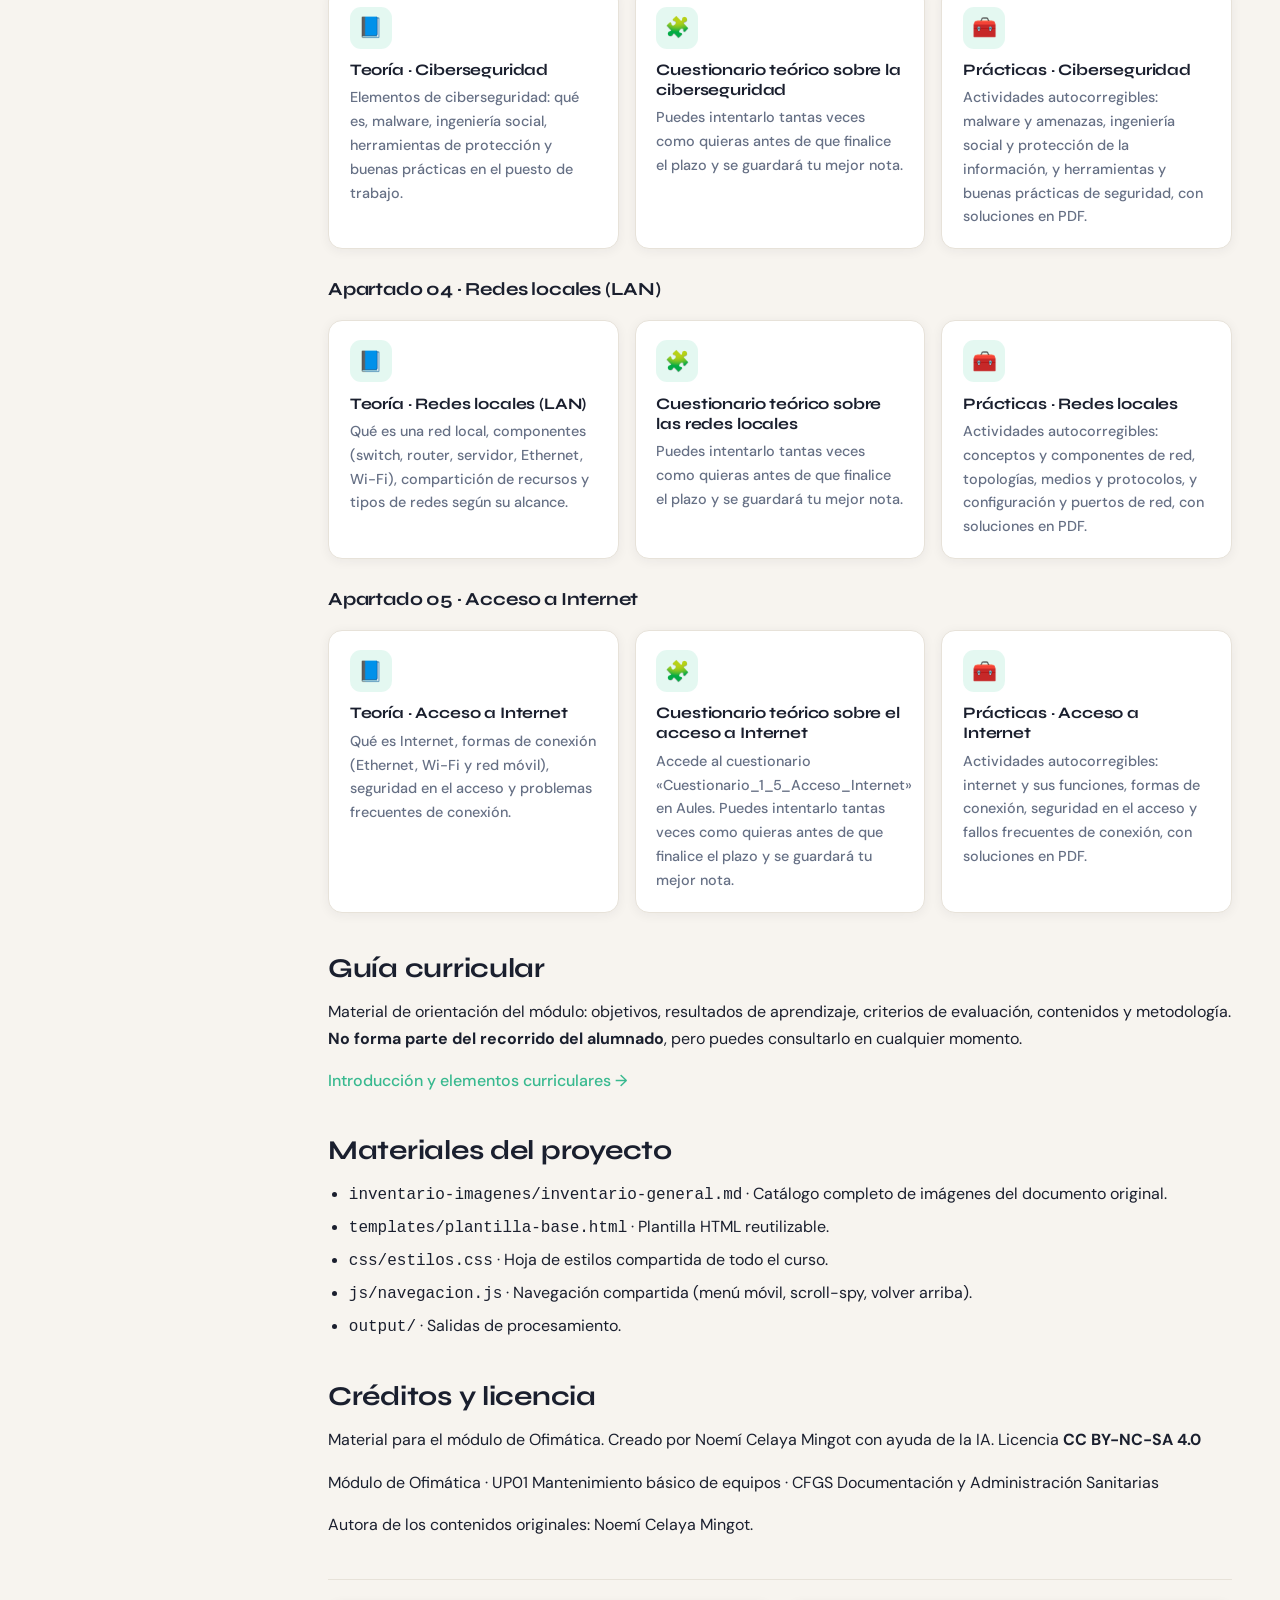
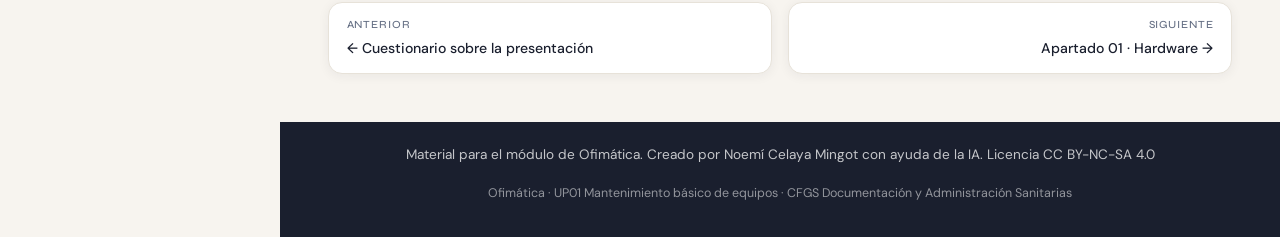
==== commit c3b521dd: "Integra enlaces de cuestionarios de acceso a Internet" ====
--- a/index.html
+++ b/index.html
@@ -179,15 +179,15 @@
             <h3>Teoría · Acceso a Internet</h3>
             <p>Qué es Internet, formas de conexión (Ethernet, Wi-Fi y red móvil), seguridad en el acceso y problemas frecuentes de conexión.</p>
           </a>
+          <a class="card" href="https://aules.edu.gva.es/fp/mod/quiz/view.php?id=11565413" target="_blank" rel="noopener">
+            <div class="card__icon">🧩</div>
+            <h3>Cuestionario teórico sobre el acceso a Internet</h3>
+            <p>Accede al cuestionario «Cuestionario_1_5_Acceso_Internet» en Aules. Puedes intentarlo tantas veces como quieras antes de que finalice el plazo y se guardará tu mejor nota.</p>
+          </a>
           <a class="card" href="practico-acceso-internet/index.html">
             <div class="card__icon">🧰</div>
             <h3>Prácticas · Acceso a Internet</h3>
             <p>Actividades autocorregibles: internet y sus funciones, formas de conexión, seguridad en el acceso y fallos frecuentes de conexión, con soluciones en PDF.</p>
-          </a>
-          <a class="card" href="05-acceso-internet/index.html">
-            <div class="card__icon">🧩</div>
-            <h3>Cuestionario teórico sobre el acceso a Internet</h3>
-            <p>Se publicará en Aules como actividad «Cuestionario_1_5_Acceso_Internet». Puedes intentarlo tantas veces como quieras antes de que finalice el plazo y se guardará tu mejor nota.</p>
           </a>
         </div>
       </section>
